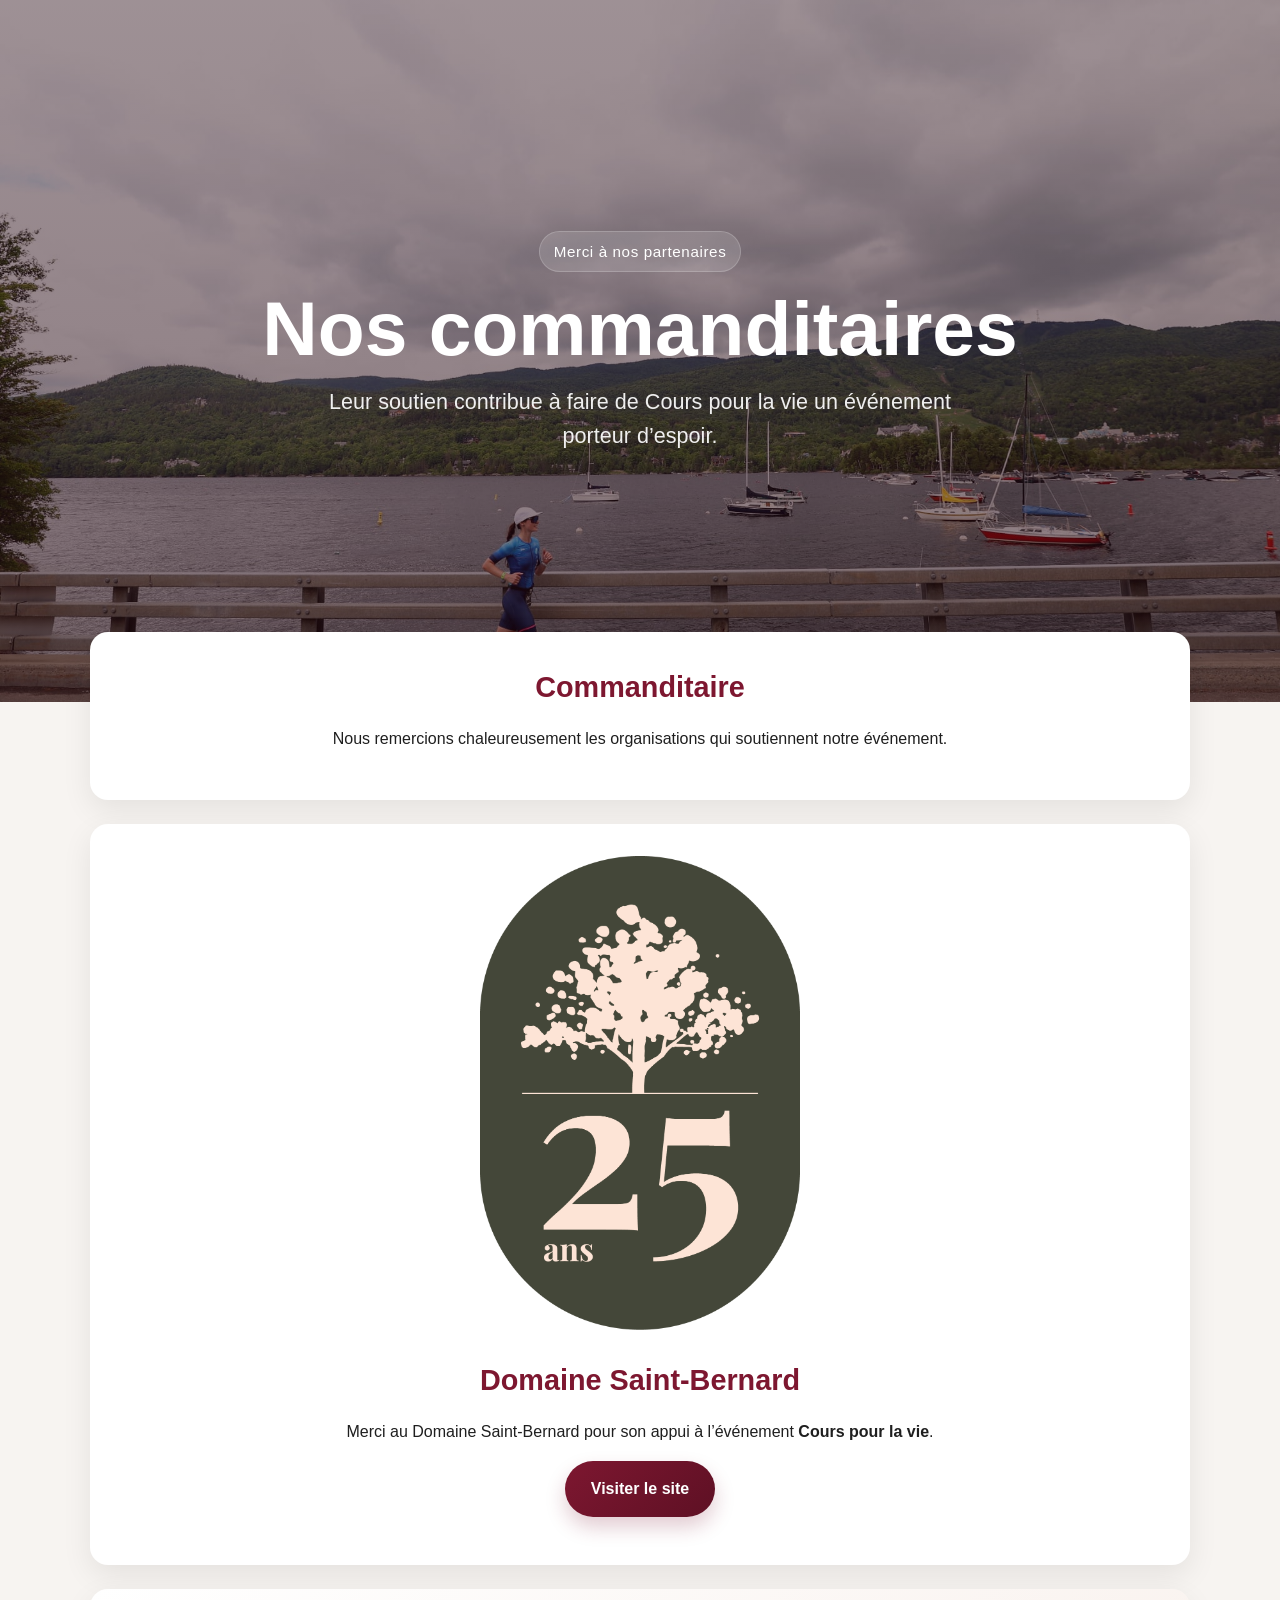
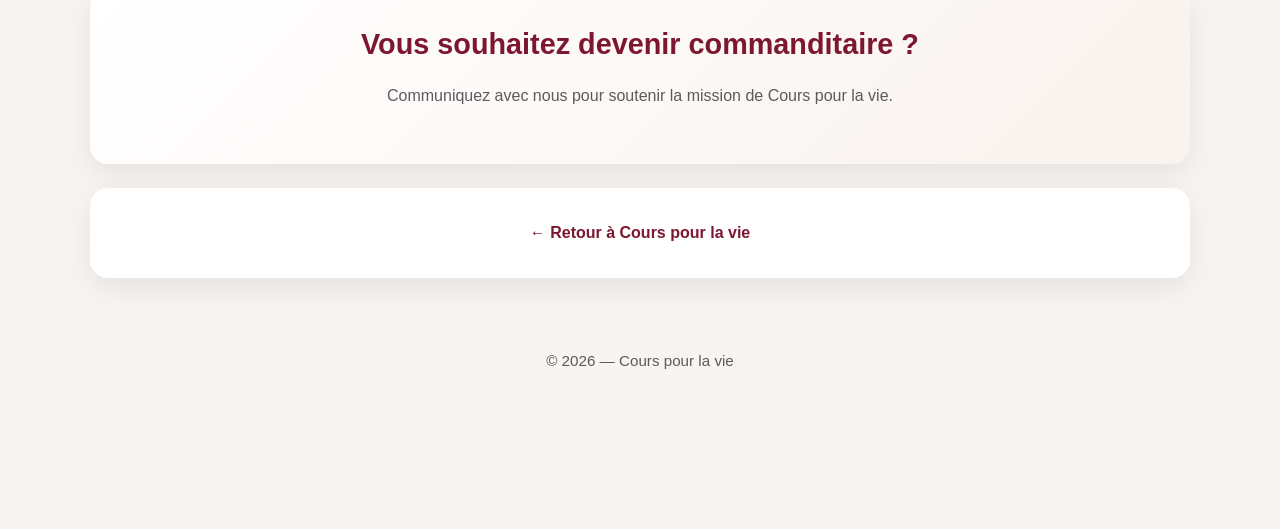
==== pages/commanditaires.html @ 10a3f68e "ajout st-bernard" ====
<!DOCTYPE html>
<html lang="fr">
<head>
  <meta charset="UTF-8" />
  <meta name="viewport" content="width=device-width, initial-scale=1" />
  <title>Commanditaires — Cours pour la vie</title>

  <meta
    name="description"
    content="Découvrez les commanditaires de l’événement Cours pour la vie."
  />

  <link rel="stylesheet" href="../css/style.css" />
</head>
<body>

  <!-- HERO -->
  <header class="hero">
    <div class="hero-overlay">
      <div class="hero-content">
        <p class="eyebrow">Merci à nos partenaires</p>
        <h1>Nos commanditaires</h1>
        <p class="hero-text">
          Leur soutien contribue à faire de Cours pour la vie un événement porteur d’espoir.
        </p>
      </div>
    </div>
  </header>

  <!-- CONTENU -->
  <main class="container">

    <section class="card">
      <h2>Commanditaire</h2>
      <p>
        Nous remercions chaleureusement les organisations qui soutiennent notre événement.
      </p>
    </section>

    <section class="card" style="text-align: center;">
      <img
        src="../images/st-bernard_logo.png"
        alt="Logo de Domaine Saint-Bernard"
        style="max-width: 320px; width: 100%; height: auto; margin-bottom: 20px;"
      />
      <h2 style="margin-bottom: 10px;">Domaine Saint-Bernard</h2>
      <p>
        Merci au Domaine Saint-Bernard pour son appui à l’événement
        <strong>Cours pour la vie</strong>.
      </p>
      <p>
        <a
          href="https://www.domainesaintbernard.org"
          class="button"
          target="_blank"
          rel="noopener noreferrer"
        >
          Visiter le site
        </a>
      </p>
    </section>

    <section class="cta">
      <h2>Vous souhaitez devenir commanditaire&nbsp;?</h2>
      <p>
        Communiquez avec nous pour soutenir la mission de Cours pour la vie.
      </p>
    </section>

    <section class="card" style="text-align: center;">
      <a href="../index.html" class="link">
        ← Retour à Cours pour la vie
      </a>
    </section>

  </main>

  <footer>
    <p>© 2026 — Cours pour la vie</p>
  </footer>

</body>
</html>
---- css/style.css ----
:root {
  --primary: #7d1730;
  --primary-dark: #5e1024;
  --accent: #f3c96a;
  --bg: #f7f4f1;
  --surface: #ffffff;
  --text: #1f1f1f;
  --text-light: #5b5b5b;
  --shadow: 0 10px 30px rgba(0, 0, 0, 0.08);
  --radius: 18px;
  --max-width: 1100px;
}

* {
  box-sizing: border-box;
}

html {
  scroll-behavior: smooth;
}

body {
  margin: 0;
  font-family: "Segoe UI", Tahoma, Geneva, Verdana, sans-serif;
  background: var(--bg);
  color: var(--text);
  line-height: 1.6;
  text-align: center;
}

/* HERO */
.hero {
  min-height: 78vh;
  background:
    linear-gradient(rgba(40, 10, 20, 0.45), rgba(40, 10, 20, 0.55)),
    url("../images/hero.jpg") center/cover no-repeat;
  display: flex;
  align-items: center;
  justify-content: center;
}

.hero-overlay {
  width: 100%;
  padding: 3rem 1.5rem;
}

.hero-content {
  max-width: 800px;
  margin: 0 auto;
  text-align: center;
  color: #fff;
}

.eyebrow {
  display: inline-block;
  margin-bottom: 1rem;
  padding: 0.45rem 0.85rem;
  border-radius: 999px;
  background: rgba(255, 255, 255, 0.14);
  border: 1px solid rgba(255, 255, 255, 0.18);
  font-size: 0.95rem;
  letter-spacing: 0.04em;
}

.hero h1 {
  font-size: clamp(2.5rem, 6vw, 4.8rem);
  margin: 0 0 1rem;
  line-height: 1.05;
}

.hero-text {
  font-size: clamp(1.1rem, 2vw, 1.35rem);
  max-width: 650px;
  margin: 0 auto 2rem;
  color: rgba(255, 255, 255, 0.92);
}

/* CONTENU */
.container {
  width: min(92%, var(--max-width));
  margin: -70px auto 0;
  position: relative;
  z-index: 2;
}

.card,
.cta {
  background: var(--surface);
  border-radius: var(--radius);
  box-shadow: var(--shadow);
  padding: 2rem;
  margin-bottom: 1.5rem;
  text-align: center;
}

.card h2,
.cta h2 {
  margin-top: 0;
  margin-bottom: 1rem;
  font-size: 1.8rem;
  color: var(--primary);
}

.card p {
  margin-bottom: 1rem;
}

.details-grid {
  display: grid;
  grid-template-columns: repeat(auto-fit, minmax(180px, 1fr));
  gap: 1rem;
  margin-top: 1rem;
}

.detail-box {
  background: #faf7f4;
  border: 1px solid #eee3dc;
  border-radius: 14px;
  padding: 1rem;
  text-align: center;
}

.detail-label {
  display: block;
  font-size: 0.85rem;
  text-transform: uppercase;
  letter-spacing: 0.06em;
  color: var(--text-light);
  margin-bottom: 0.35rem;
}

.detail-value {
  display: block;
  font-size: 1.05rem;
  font-weight: 700;
  color: var(--text);
}

/* CTA */
.cta {
  text-align: center;
  background: linear-gradient(135deg, #fff 0%, #f9f2ee 100%);
}

.cta p {
  margin-bottom: 1.5rem;
  color: var(--text-light);
}

/* LIENS ET BOUTONS */
.button {
  display: inline-block;
  background: linear-gradient(135deg, var(--primary), var(--primary-dark));
  color: #fff;
  text-decoration: none;
  padding: 0.95rem 1.6rem;
  border-radius: 999px;
  font-weight: 700;
  transition: transform 0.2s ease, box-shadow 0.2s ease, opacity 0.2s ease;
  box-shadow: 0 10px 20px rgba(125, 23, 48, 0.22);
}

.button:hover {
  transform: translateY(-2px);
  opacity: 0.96;
}

.hero-button {
  font-size: 1rem;
}

.link {
  color: var(--primary);
  font-weight: 700;
  text-decoration: none;
}

.link:hover {
  text-decoration: underline;
}

/* FOOTER */
footer {
  text-align: center;
  padding: 2rem 1rem 2.5rem;
  color: var(--text-light);
  font-size: 0.95rem;
}

/* RESPONSIVE */
@media (max-width: 768px) {
  .hero {
    min-height: 68vh;
  }

  .container {
    margin-top: -40px;
  }

  .card,
  .cta {
    padding: 1.4rem;
  }

  .hero h1 {
    font-size: 2.5rem;
  }
}

.fixed-sponsors-banner {
  position: fixed;
  bottom: 20px;
  left: 50%;
  transform: translateX(-50%);
  z-index: 9999;
  width: calc(100% - 30px);
  max-width: 520px;
  text-align: center;
}

.fixed-sponsors-button {
  display: block;
  background: linear-gradient(135deg, var(--primary), var(--primary-dark));
  color: #fff;
  text-decoration: none;
  padding: 1rem 1.5rem;
  border-radius: 999px;
  font-weight: 700;
  box-shadow: 0 12px 30px rgba(125, 23, 48, 0.28);
  transition: transform 0.2s ease, opacity 0.2s ease;
}

.fixed-sponsors-button:hover {
  transform: translateY(-2px);
  opacity: 0.96;
}

/* Pour éviter que la bannière cache le bas de la page */
body {
  padding-bottom: 100px;
}
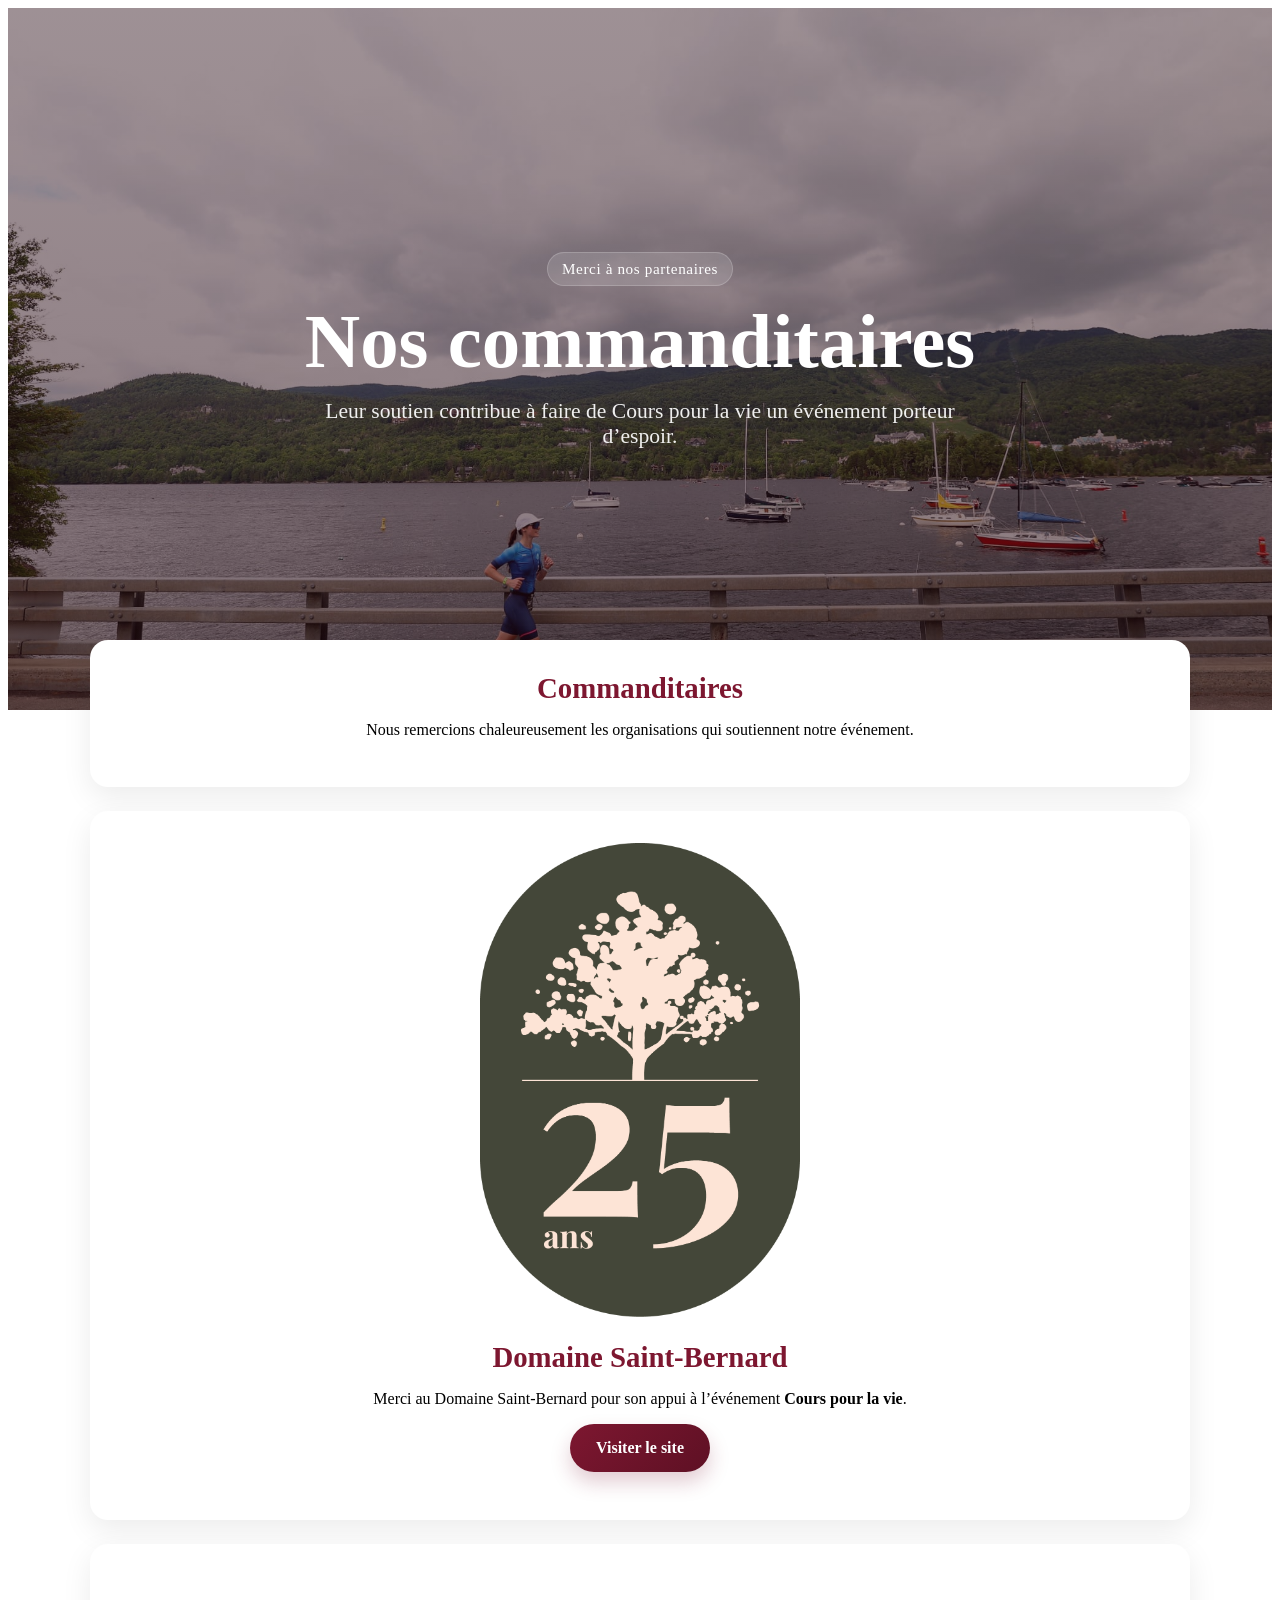
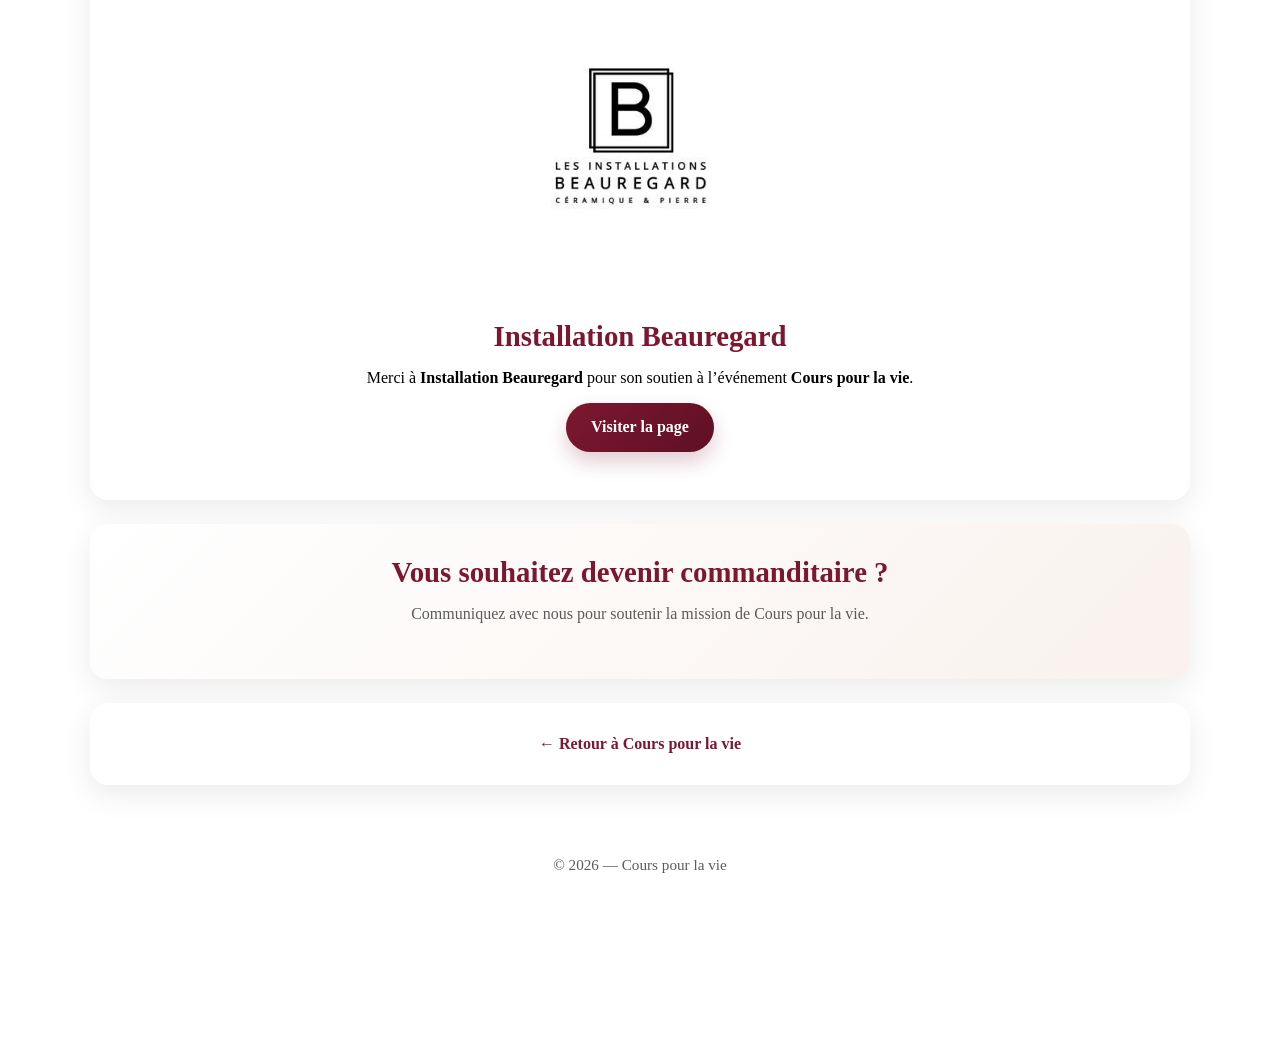
==== commit dd04a421: "t" ====
--- a/pages/commanditaires.html
+++ b/pages/commanditaires.html
@@ -31,18 +31,24 @@
   <main class="container">
 
     <section class="card">
-      <h2>Commanditaire</h2>
+      <h2>Commanditaires</h2>
       <p>
         Nous remercions chaleureusement les organisations qui soutiennent notre événement.
       </p>
     </section>
 
     <section class="card" style="text-align: center;">
-      <img
-        src="../images/st-bernard_logo.png"
-        alt="Logo de Domaine Saint-Bernard"
-        style="max-width: 320px; width: 100%; height: auto; margin-bottom: 20px;"
-      />
+      <a
+        href="https://www.domainesaintbernard.org"
+        target="_blank"
+        rel="noopener noreferrer"
+      >
+        <img
+          src="../images/st-bernard_logo.png"
+          alt="Logo de Domaine Saint-Bernard"
+          style="max-width: 320px; width: 100%; height: auto; margin-bottom: 20px;"
+        />
+      </a>
       <h2 style="margin-bottom: 10px;">Domaine Saint-Bernard</h2>
       <p>
         Merci au Domaine Saint-Bernard pour son appui à l’événement
@@ -56,6 +62,35 @@
           rel="noopener noreferrer"
         >
           Visiter le site
+        </a>
+      </p>
+    </section>
+
+    <section class="card" style="text-align: center;">
+      <a
+        href="https://www.facebook.com/profile.php?id=100069467798217&sk=about"
+        target="_blank"
+        rel="noopener noreferrer"
+      >
+        <img
+          src="../images/beauregard.jpg"
+          alt="Logo de Installation Beauregard"
+          style="max-width: 320px; width: 100%; height: auto; margin-bottom: 20px;"
+        />
+      </a>
+      <h2 style="margin-bottom: 10px;">Installation Beauregard</h2>
+      <p>
+        Merci à <strong>Installation Beauregard</strong> pour son soutien à l’événement
+        <strong>Cours pour la vie</strong>.
+      </p>
+      <p>
+        <a
+          href="https://www.facebook.com/profile.php?id=100069467798217&sk=about"
+          class="button"
+          target="_blank"
+          rel="noopener noreferrer"
+        >
+          Visiter la page
         </a>
       </p>
     </section>
--- a/css/style.css
+++ b/css/style.css
@@ -20,11 +20,14 @@
 }
 
 body {
-  margin: 0;
-  font-family: "Segoe UI", Tahoma, Geneva, Verdana, sans-serif;
-  background: var(--bg);
-  color: var(--text);
-  line-height: 1.6;
+  text-align: center;
+}
+
+.card,
+.cta,
+.hero-content,
+footer,
+.detail-box {
   text-align: center;
 }
 
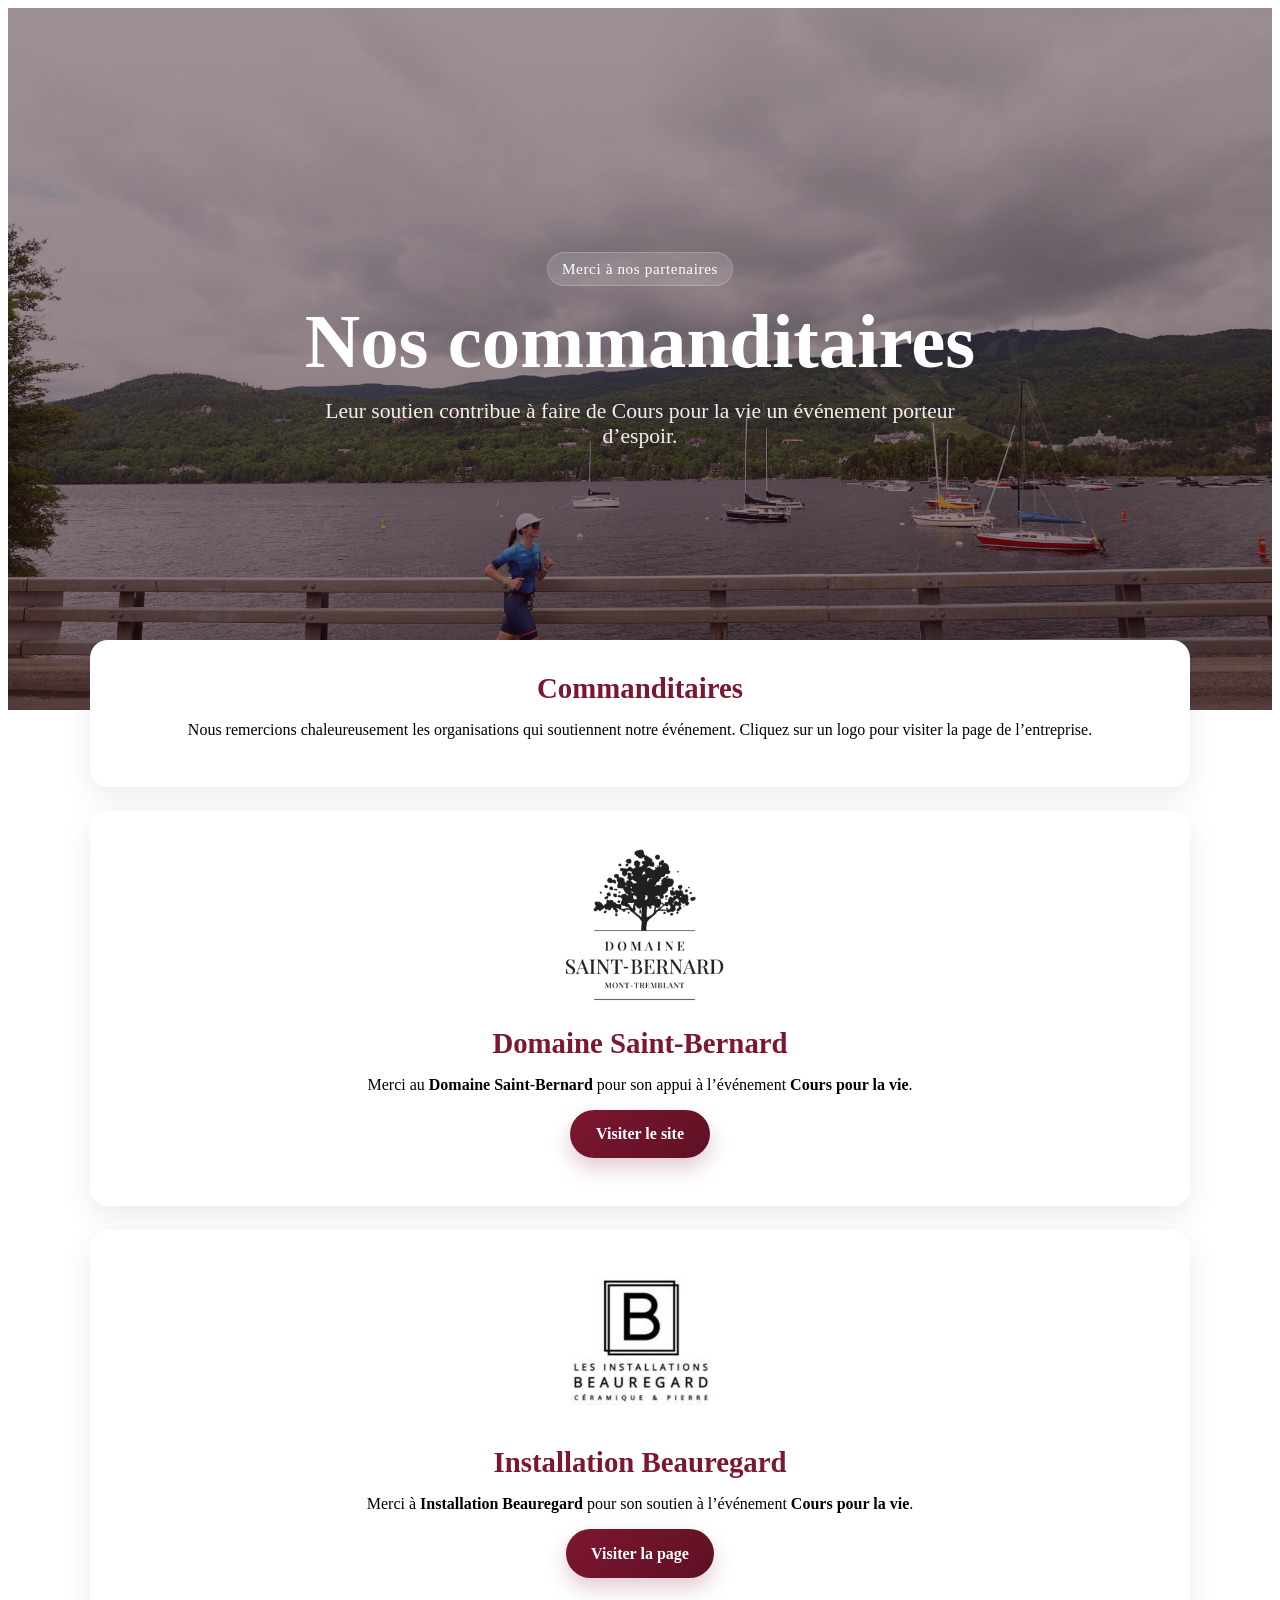
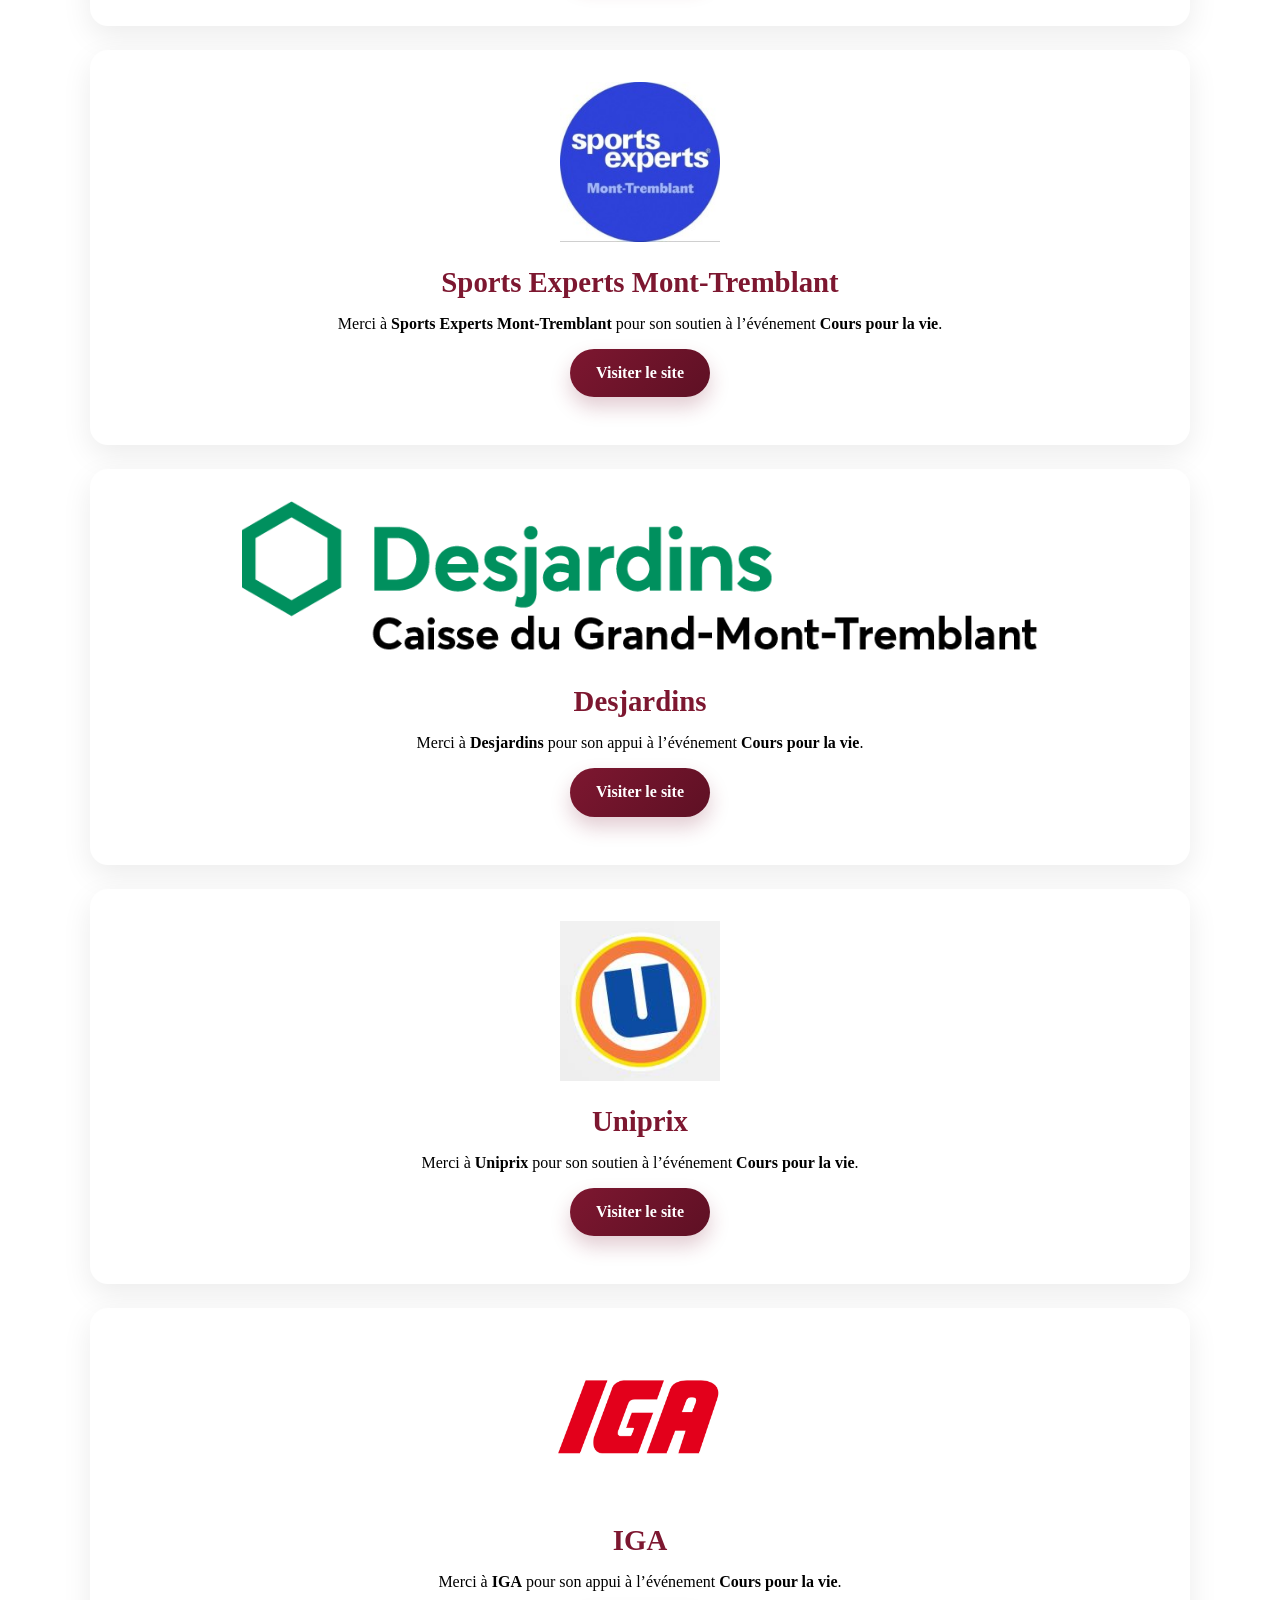
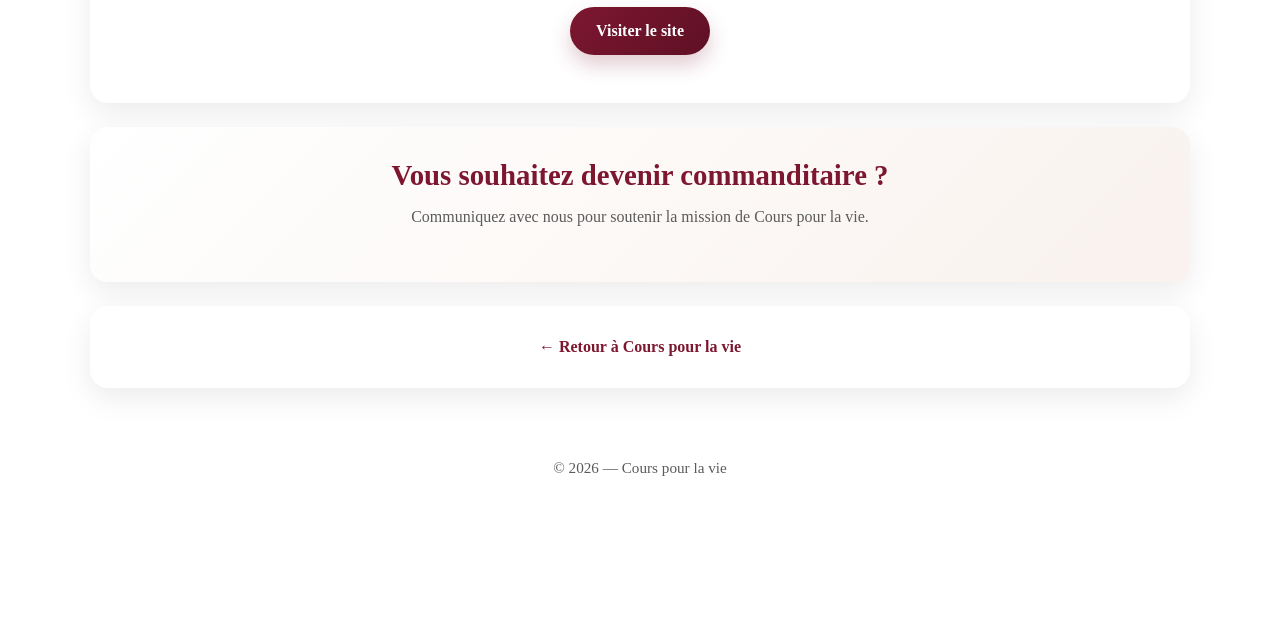
==== commit 21420107: "ajout commanditaires + bulle inscription + encadré acces au site" ====
--- a/pages/commanditaires.html
+++ b/pages/commanditaires.html
@@ -11,6 +11,16 @@
   />
 
   <link rel="stylesheet" href="../css/style.css" />
+
+  <style>
+    .sponsor-logo {
+      height: 160px;
+      width: auto;
+      max-width: 100%;
+      object-fit: contain;
+      margin-bottom: 20px;
+    }
+  </style>
 </head>
 <body>
 
@@ -34,9 +44,11 @@
       <h2>Commanditaires</h2>
       <p>
         Nous remercions chaleureusement les organisations qui soutiennent notre événement.
-      </p>
-    </section>
-
+        Cliquez sur un logo pour visiter la page de l’entreprise.
+      </p>
+    </section>
+
+    <!-- Domaine Saint-Bernard -->
     <section class="card" style="text-align: center;">
       <a
         href="https://www.domainesaintbernard.org"
@@ -46,14 +58,17 @@
         <img
           src="../images/st-bernard_logo.png"
           alt="Logo de Domaine Saint-Bernard"
-          style="max-width: 320px; width: 100%; height: auto; margin-bottom: 20px;"
-        />
-      </a>
+          class="sponsor-logo"
+        />
+      </a>
+
       <h2 style="margin-bottom: 10px;">Domaine Saint-Bernard</h2>
-      <p>
-        Merci au Domaine Saint-Bernard pour son appui à l’événement
-        <strong>Cours pour la vie</strong>.
-      </p>
+
+      <p>
+        Merci au <strong>Domaine Saint-Bernard</strong> pour son appui à l’événement
+        <strong>Cours pour la vie</strong>.
+      </p>
+
       <p>
         <a
           href="https://www.domainesaintbernard.org"
@@ -66,6 +81,7 @@
       </p>
     </section>
 
+    <!-- Installation Beauregard -->
     <section class="card" style="text-align: center;">
       <a
         href="https://www.facebook.com/profile.php?id=100069467798217&sk=about"
@@ -73,16 +89,19 @@
         rel="noopener noreferrer"
       >
         <img
-          src="../images/beauregard.jpg"
+          src="../images/beauregard.png"
           alt="Logo de Installation Beauregard"
-          style="max-width: 320px; width: 100%; height: auto; margin-bottom: 20px;"
-        />
-      </a>
+          class="sponsor-logo"
+        />
+      </a>
+
       <h2 style="margin-bottom: 10px;">Installation Beauregard</h2>
+
       <p>
         Merci à <strong>Installation Beauregard</strong> pour son soutien à l’événement
         <strong>Cours pour la vie</strong>.
       </p>
+
       <p>
         <a
           href="https://www.facebook.com/profile.php?id=100069467798217&sk=about"
@@ -91,6 +110,138 @@
           rel="noopener noreferrer"
         >
           Visiter la page
+        </a>
+      </p>
+    </section>
+
+    <!-- Sports Experts Mont-Tremblant -->
+    <section class="card" style="text-align: center;">
+      <a
+        href="https://www.sportsexperts.ca/fr-CA/magasins/s-sports-experts-atmosphere-mont-tremblant/671"
+        target="_blank"
+        rel="noopener noreferrer"
+      >
+        <img
+          src="../images/sportexpert.jpg"
+          alt="Logo de Sports Experts Mont-Tremblant"
+          class="sponsor-logo"
+        />
+      </a>
+
+      <h2 style="margin-bottom: 10px;">Sports Experts Mont-Tremblant</h2>
+
+      <p>
+        Merci à <strong>Sports Experts Mont-Tremblant</strong> pour son soutien à l’événement
+        <strong>Cours pour la vie</strong>.
+      </p>
+
+      <p>
+        <a
+          href="https://www.sportsexperts.ca/fr-CA/magasins/s-sports-experts-atmosphere-mont-tremblant/671"
+          class="button"
+          target="_blank"
+          rel="noopener noreferrer"
+        >
+          Visiter le site
+        </a>
+      </p>
+    </section>
+
+    <!-- Desjardins -->
+    <section class="card" style="text-align: center;">
+      <a
+        href="https://www.desjardins.com/qc/fr/nous-trouver/caisse-desjardins/grand-mont-tremblant.html"
+        target="_blank"
+        rel="noopener noreferrer"
+      >
+        <img
+          src="../images/desjardins.png"
+          alt="Logo de Desjardins"
+          class="sponsor-logo"
+        />
+      </a>
+
+      <h2 style="margin-bottom: 10px;">Desjardins</h2>
+
+      <p>
+        Merci à <strong>Desjardins</strong> pour son appui à l’événement
+        <strong>Cours pour la vie</strong>.
+      </p>
+
+      <p>
+        <a
+          href="https://www.desjardins.com/qc/fr/nous-trouver/caisse-desjardins/grand-mont-tremblant.html"
+          class="button"
+          target="_blank"
+          rel="noopener noreferrer"
+        >
+          Visiter le site
+        </a>
+      </p>
+    </section>
+
+    <!-- Uniprix -->
+    <section class="card" style="text-align: center;">
+      <a
+        href="https://www.uniprix.com/fr/quebec/mont-tremblant/gaetan-couillard-7047025?utm_source=google&utm_medium=maps&utm_campaign=local_presence"
+        target="_blank"
+        rel="noopener noreferrer"
+      >
+        <img
+          src="../images/uniprix.jpg"
+          alt="Logo de Uniprix"
+          class="sponsor-logo"
+        />
+      </a>
+
+      <h2 style="margin-bottom: 10px;">Uniprix</h2>
+
+      <p>
+        Merci à <strong>Uniprix</strong> pour son soutien à l’événement
+        <strong>Cours pour la vie</strong>.
+      </p>
+
+      <p>
+        <a
+          href="https://www.uniprix.com/fr/quebec/mont-tremblant/gaetan-couillard-7047025?utm_source=google&utm_medium=maps&utm_campaign=local_presence"
+          class="button"
+          target="_blank"
+          rel="noopener noreferrer"
+        >
+          Visiter le site
+        </a>
+      </p>
+    </section>
+
+    <!-- IGA -->
+    <section class="card" style="text-align: center;">
+      <a
+        href="https://www.iga.ca"
+        target="_blank"
+        rel="noopener noreferrer"
+      >
+        <img
+          src="../images/iga.png"
+          alt="Logo de IGA"
+          class="sponsor-logo"
+        />
+      </a>
+
+      <h2 style="margin-bottom: 10px;">IGA</h2>
+
+      <p>
+        Merci à <strong>IGA</strong> pour son appui à l’événement
+        <strong>Cours pour la vie</strong>.
+      </p>
+
+      <p>
+        <a
+          href="https://www.iga.ca"
+          class="button"
+          target="_blank"
+          rel="noopener noreferrer"
+        >
+          Visiter le site
         </a>
       </p>
     </section>
--- a/css/style.css
+++ b/css/style.css
@@ -31,6 +31,26 @@
   text-align: center;
 }
 
+.fixed-registration-bubble {
+  position: fixed;
+  top: 24px;
+  right: 24px;
+  z-index: 1000;
+
+  background-color: #f9ff4d;
+  color: #4a2a00;
+
+  padding: 14px 22px;
+  border-radius: 999px;
+
+  font-weight: 800;
+  font-size: 1rem;
+  text-align: center;
+
+  box-shadow: 0 10px 25px rgba(0, 0, 0, 0.18);
+  border: 2px solid rgba(255, 255, 255, 0.8);
+}
+
 /* HERO */
 .hero {
   min-height: 78vh;
@@ -190,6 +210,15 @@
   font-size: 0.95rem;
 }
 
+@media (max-width: 600px) {
+  .fixed-registration-bubble {
+    top: 14px;
+    right: 14px;
+    padding: 10px 16px;
+    font-size: 0.9rem;
+  }
+}
+
 /* RESPONSIVE */
 @media (max-width: 768px) {
   .hero {
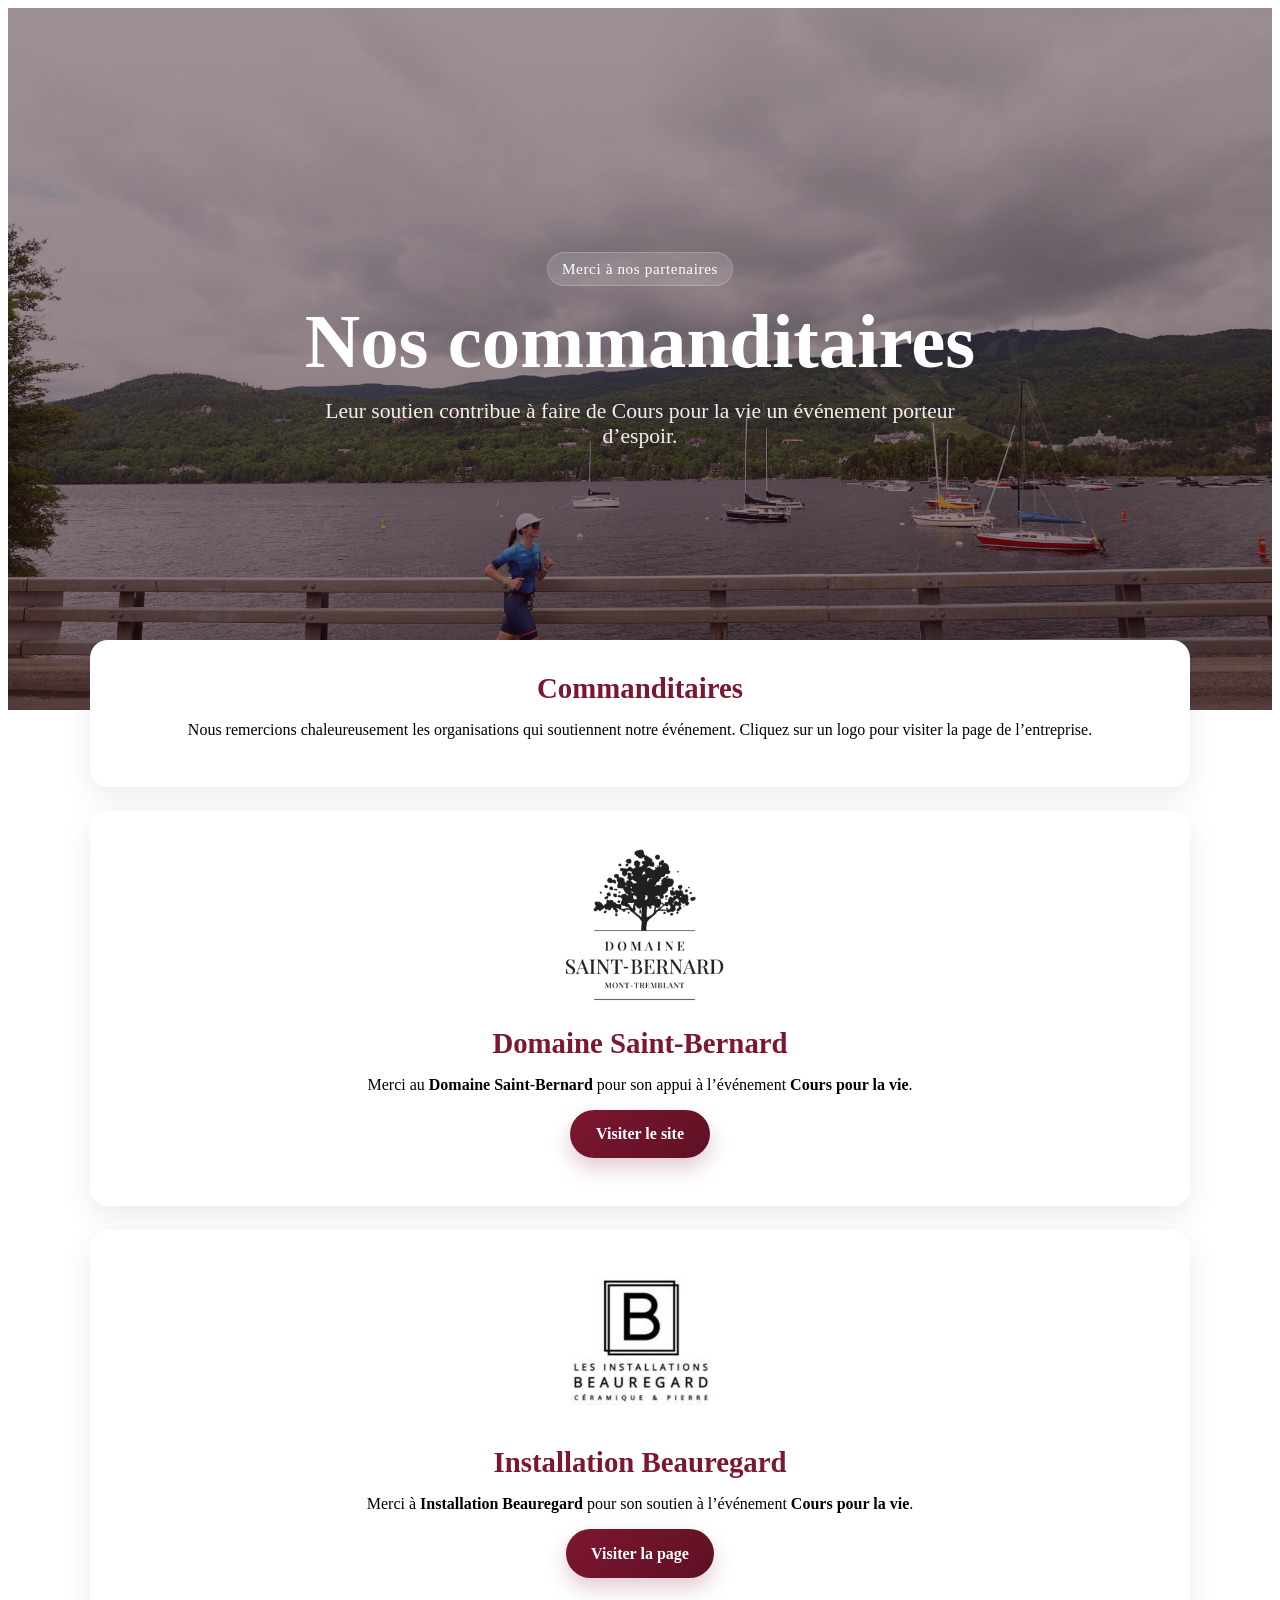
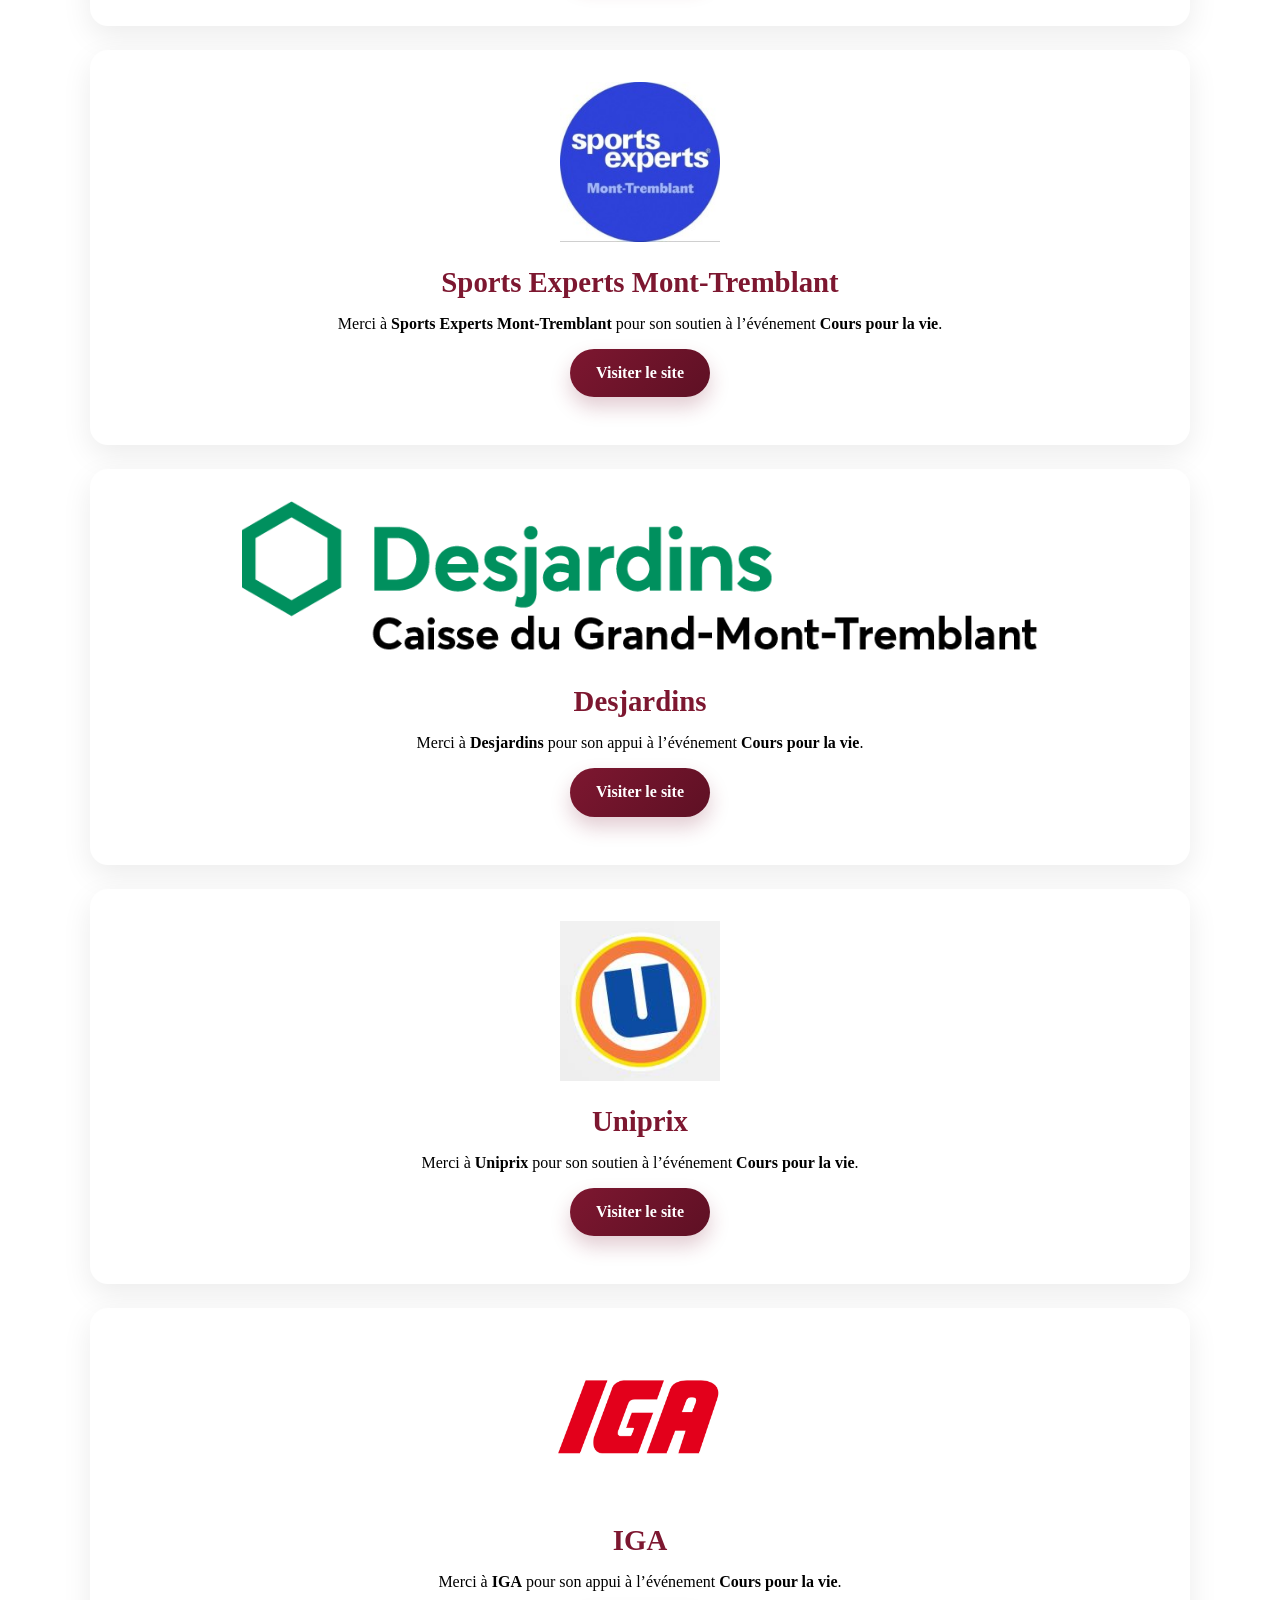
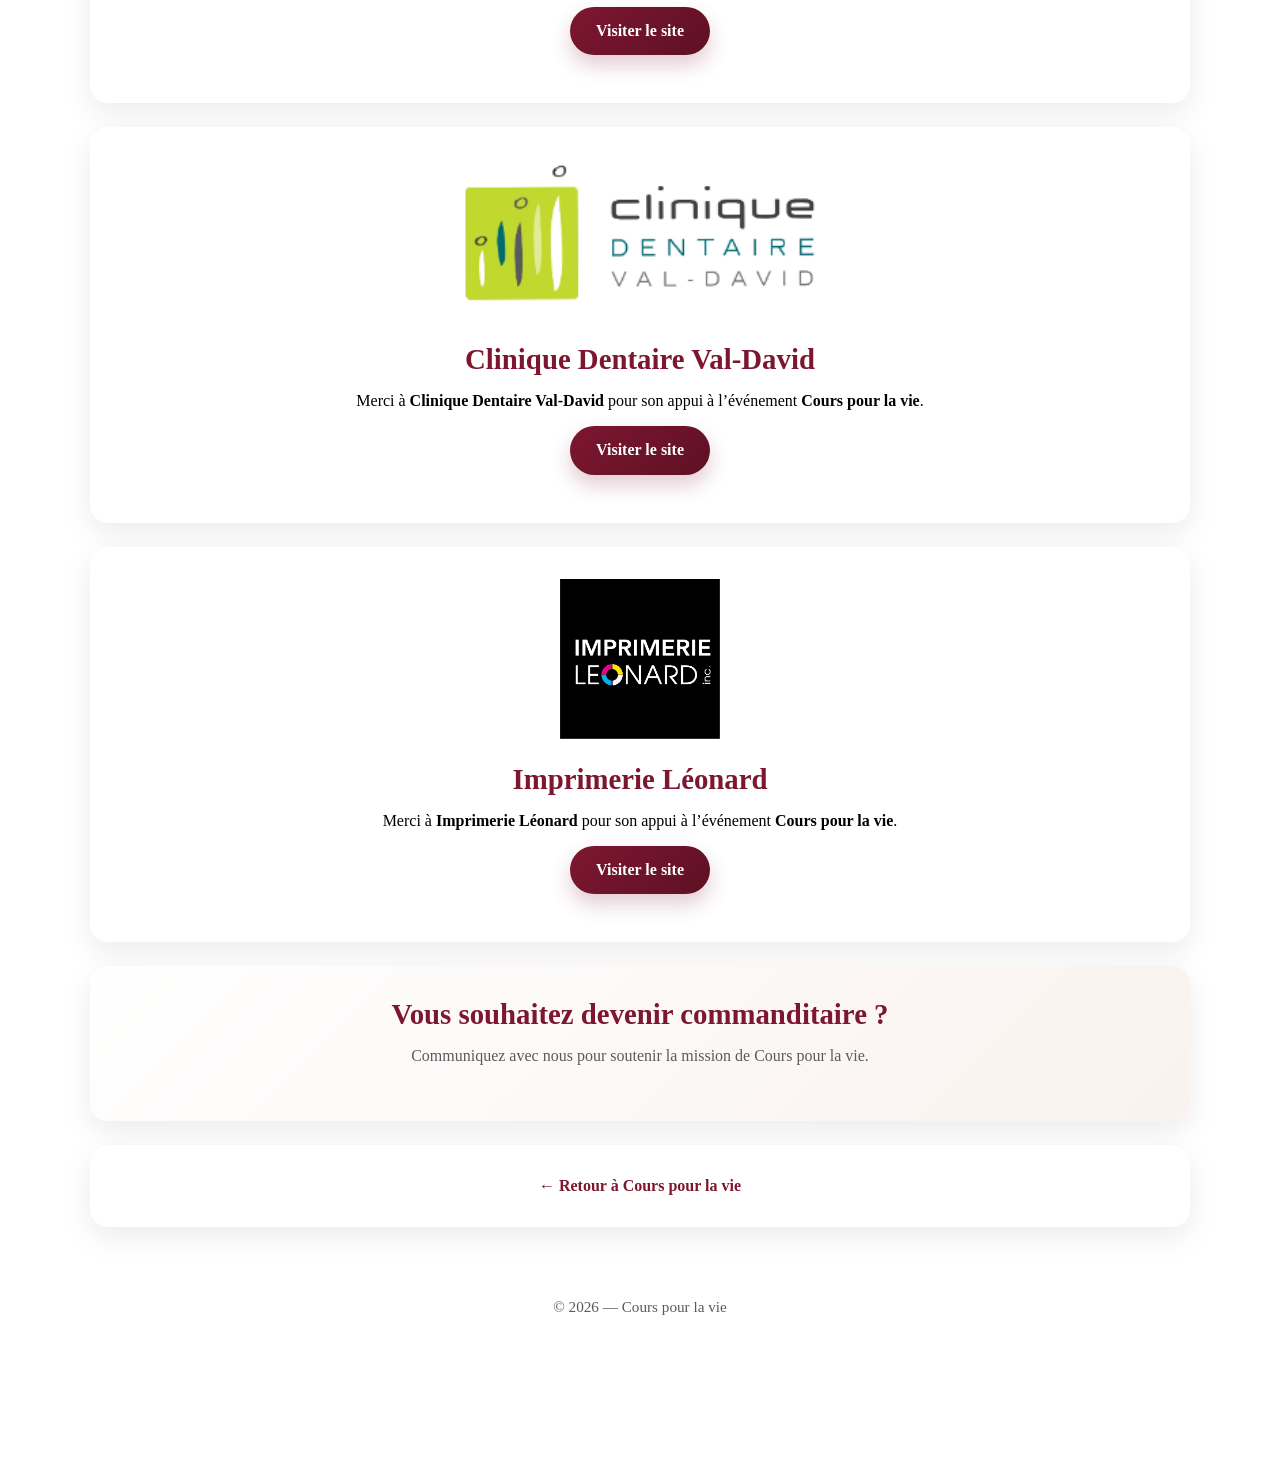
==== commit 9da66ef9: "2 nouvaux commanditaires" ====
--- a/pages/commanditaires.html
+++ b/pages/commanditaires.html
@@ -246,6 +246,72 @@
       </p>
     </section>
 
+        <!-- Dentiste -->
+    <section class="card" style="text-align: center;">
+      <a
+        href="https://www.facebook.com/Cliniquedentairevaldavid/"
+        target="_blank"
+        rel="noopener noreferrer"
+      >
+        <img
+          src="../images/dentiste.png"
+          alt="Logo de dentiste"
+          class="sponsor-logo"
+        />
+      </a>
+
+      <h2 style="margin-bottom: 10px;">Clinique Dentaire Val-David</h2>
+
+      <p>
+        Merci à <strong>Clinique Dentaire Val-David</strong> pour son appui à l’événement
+        <strong>Cours pour la vie</strong>.
+      </p>
+
+      <p>
+        <a
+          href="https://www.facebook.com/Cliniquedentairevaldavid/"
+          class="button"
+          target="_blank"
+          rel="noopener noreferrer"
+        >
+          Visiter le site
+        </a>
+      </p>
+    </section>
+
+            <!-- imprimerie -->
+    <section class="card" style="text-align: center;">
+      <a
+        href="https://imprimerieleonard.com/"
+        target="_blank"
+        rel="noopener noreferrer"
+      >
+        <img
+          src="../images/imprimerie.png"
+          alt="Logo de imprimerie"
+          class="sponsor-logo"
+        />
+      </a>
+
+      <h2 style="margin-bottom: 10px;">Imprimerie Léonard</h2>
+
+      <p>
+        Merci à <strong>Imprimerie Léonard</strong> pour son appui à l’événement
+        <strong>Cours pour la vie</strong>.
+      </p>
+
+      <p>
+        <a
+          href="https://imprimerieleonard.com/"
+          class="button"
+          target="_blank"
+          rel="noopener noreferrer"
+        >
+          Visiter le site
+        </a>
+      </p>
+    </section>
+
     <section class="cta">
       <h2>Vous souhaitez devenir commanditaire&nbsp;?</h2>
       <p>
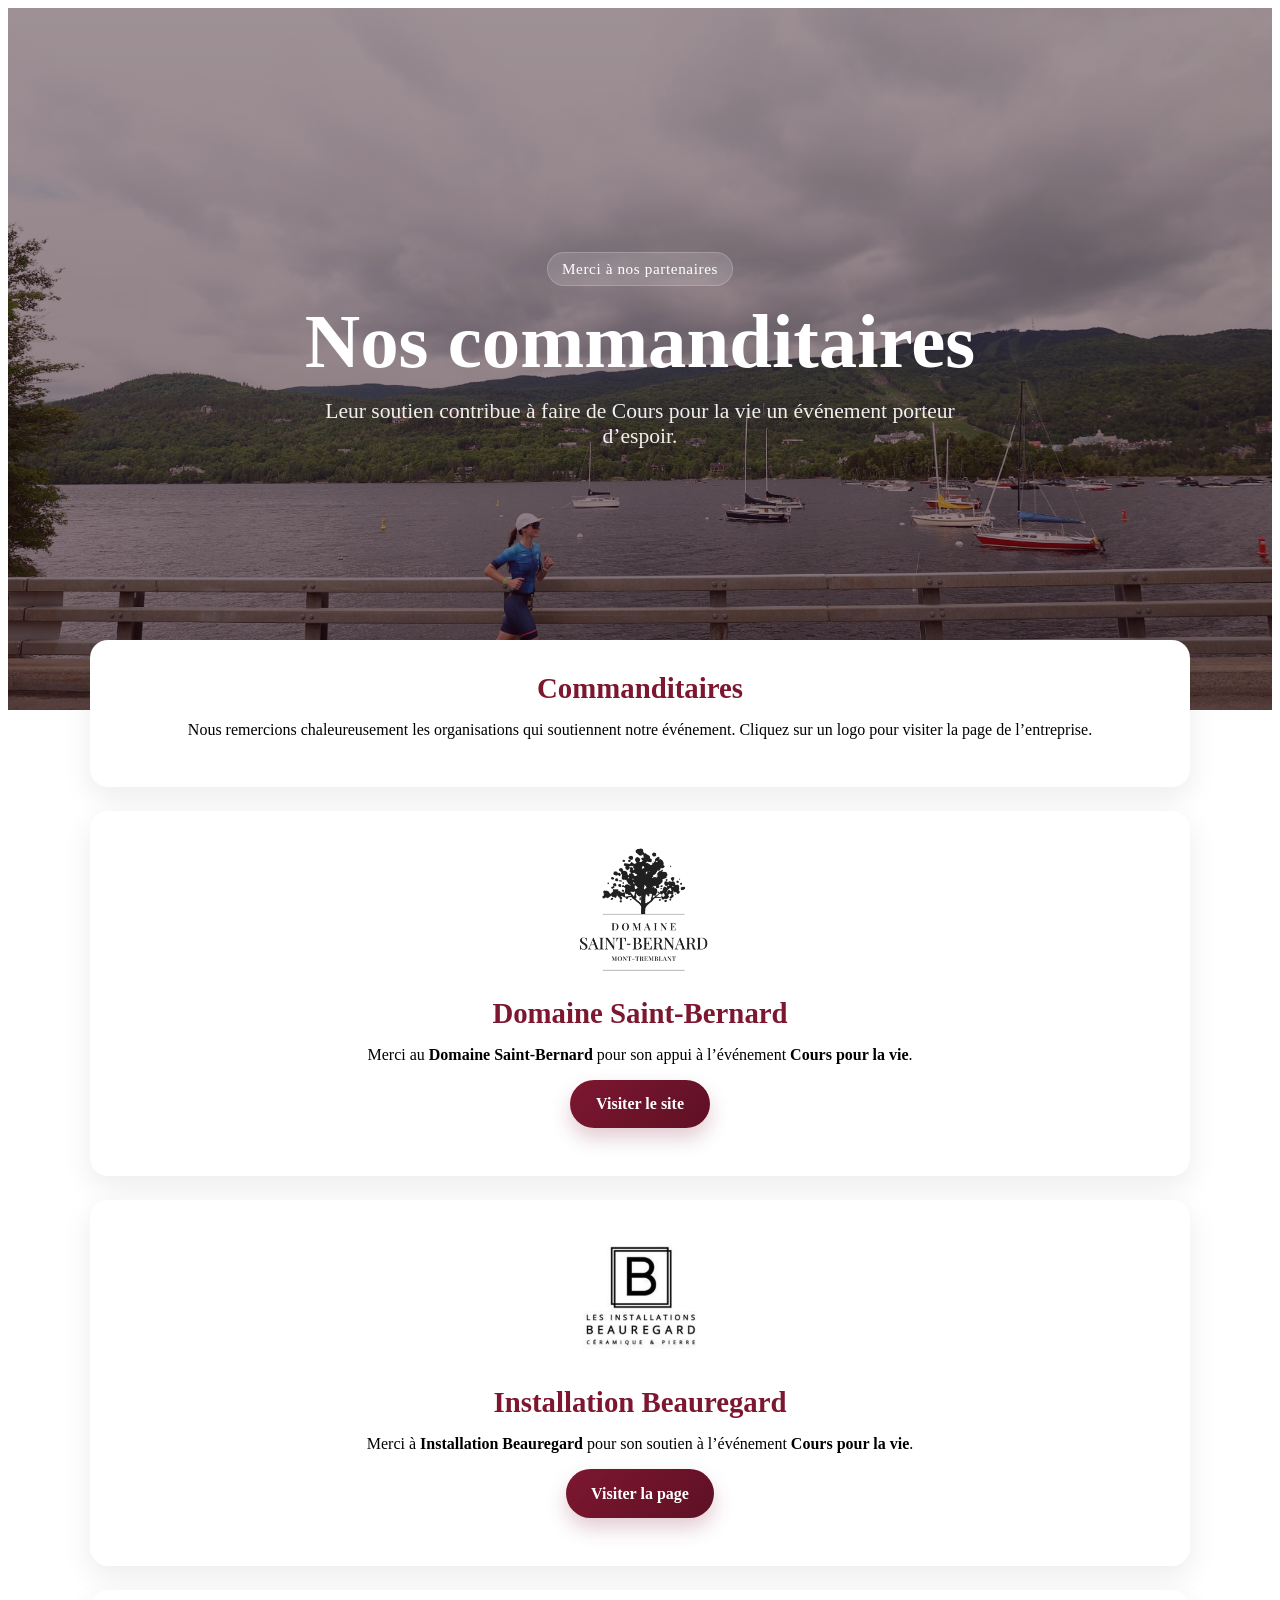
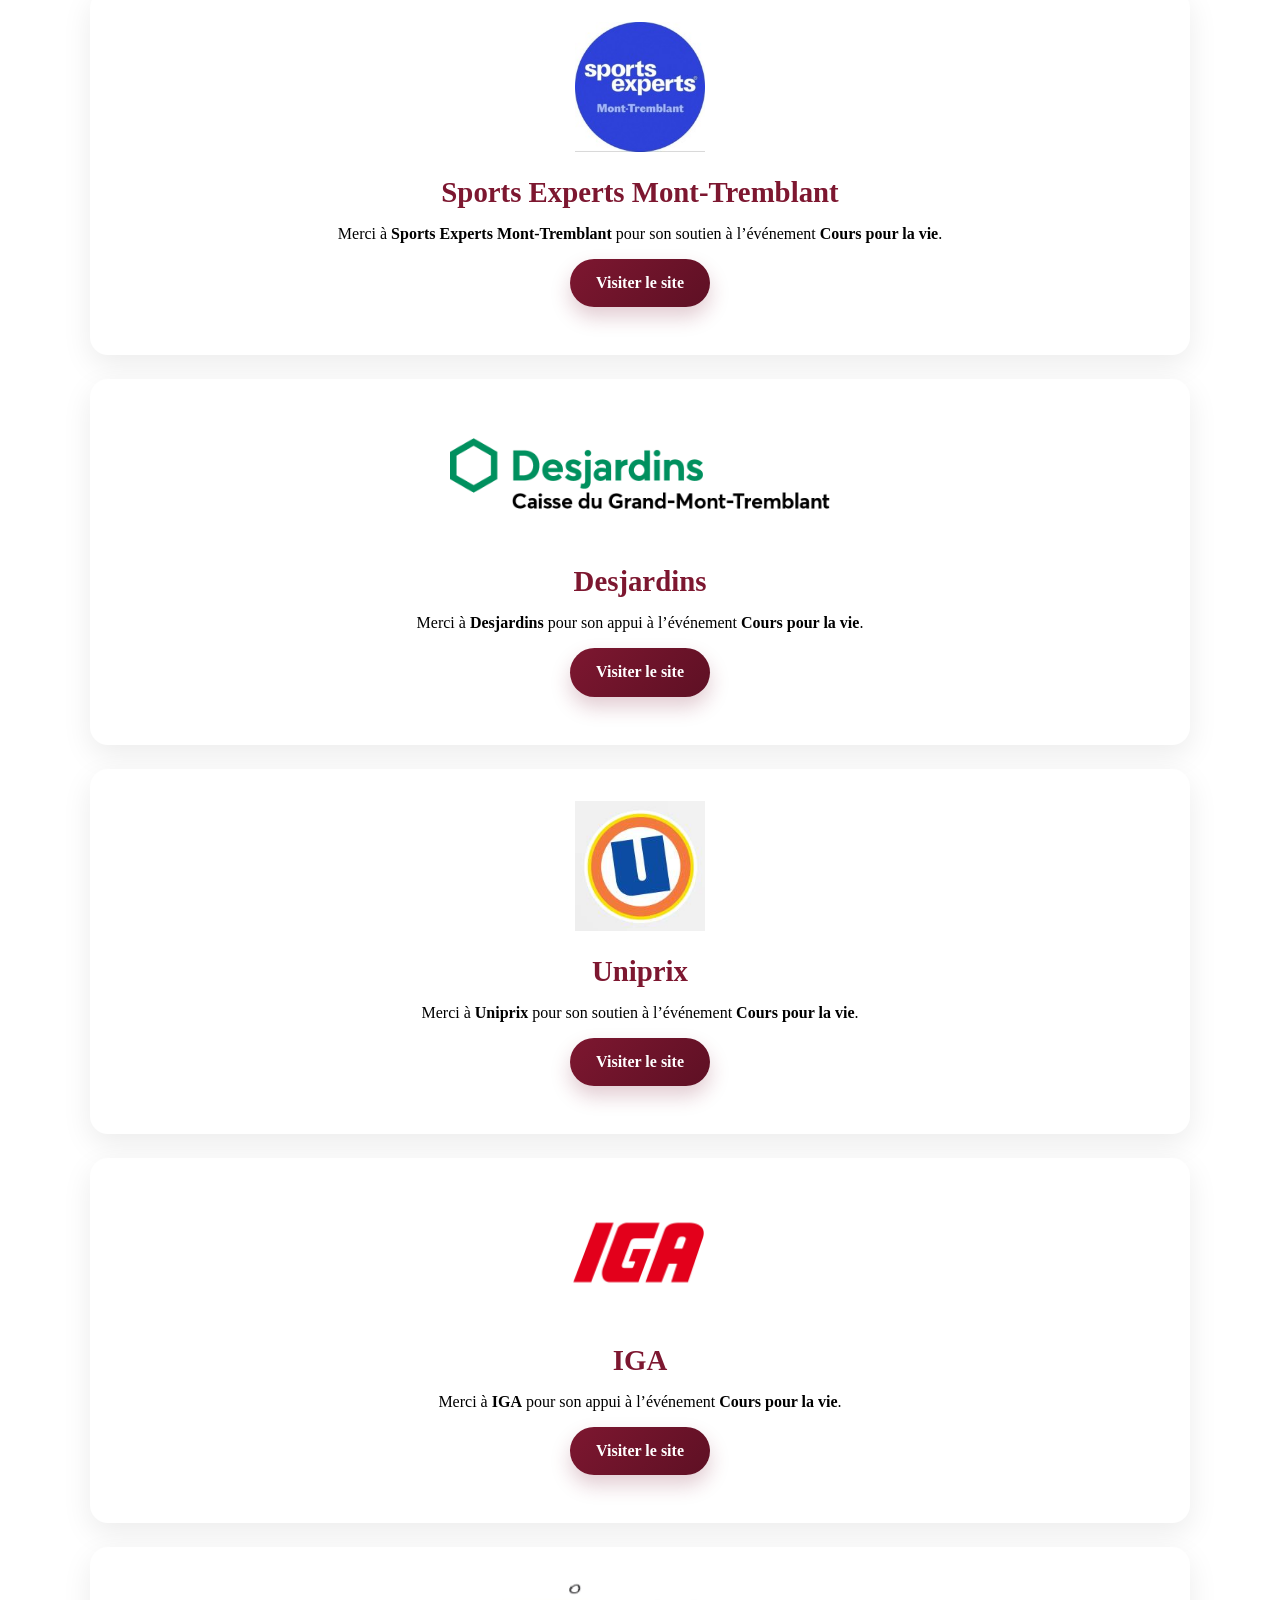
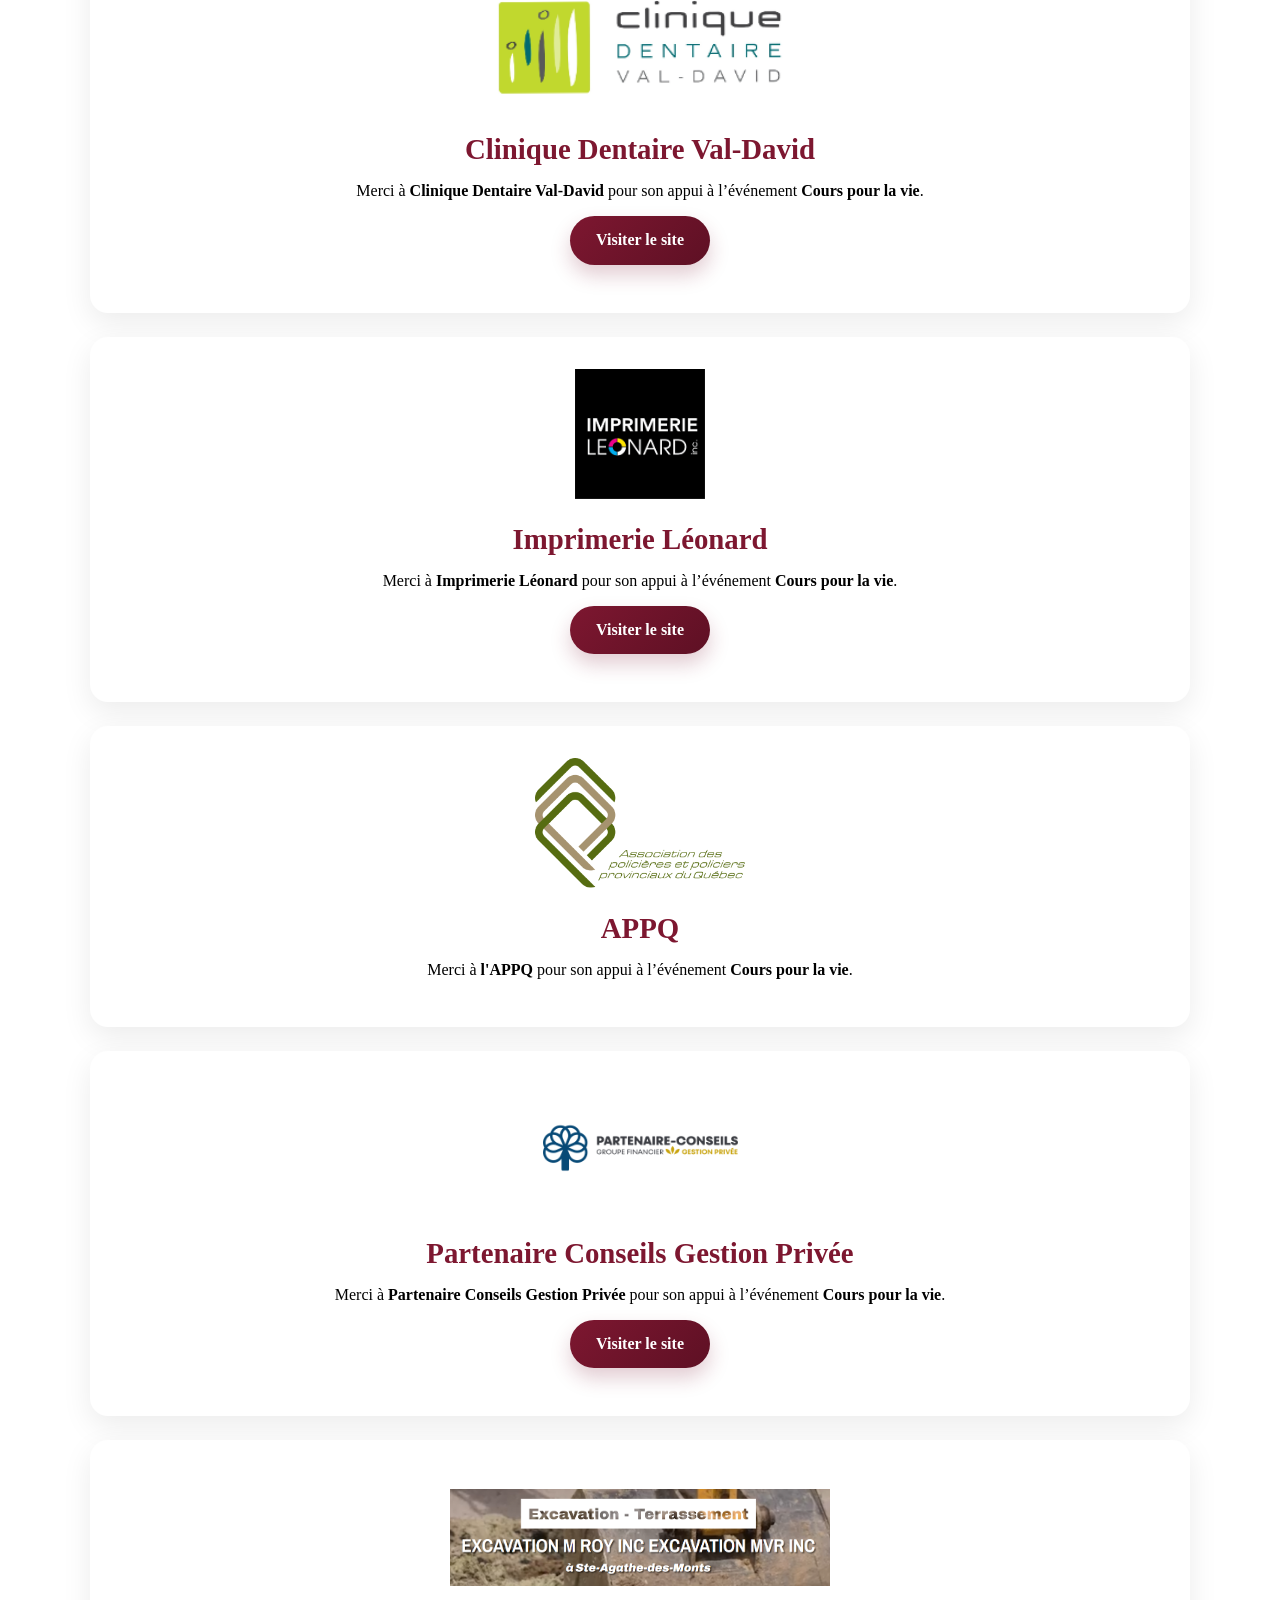
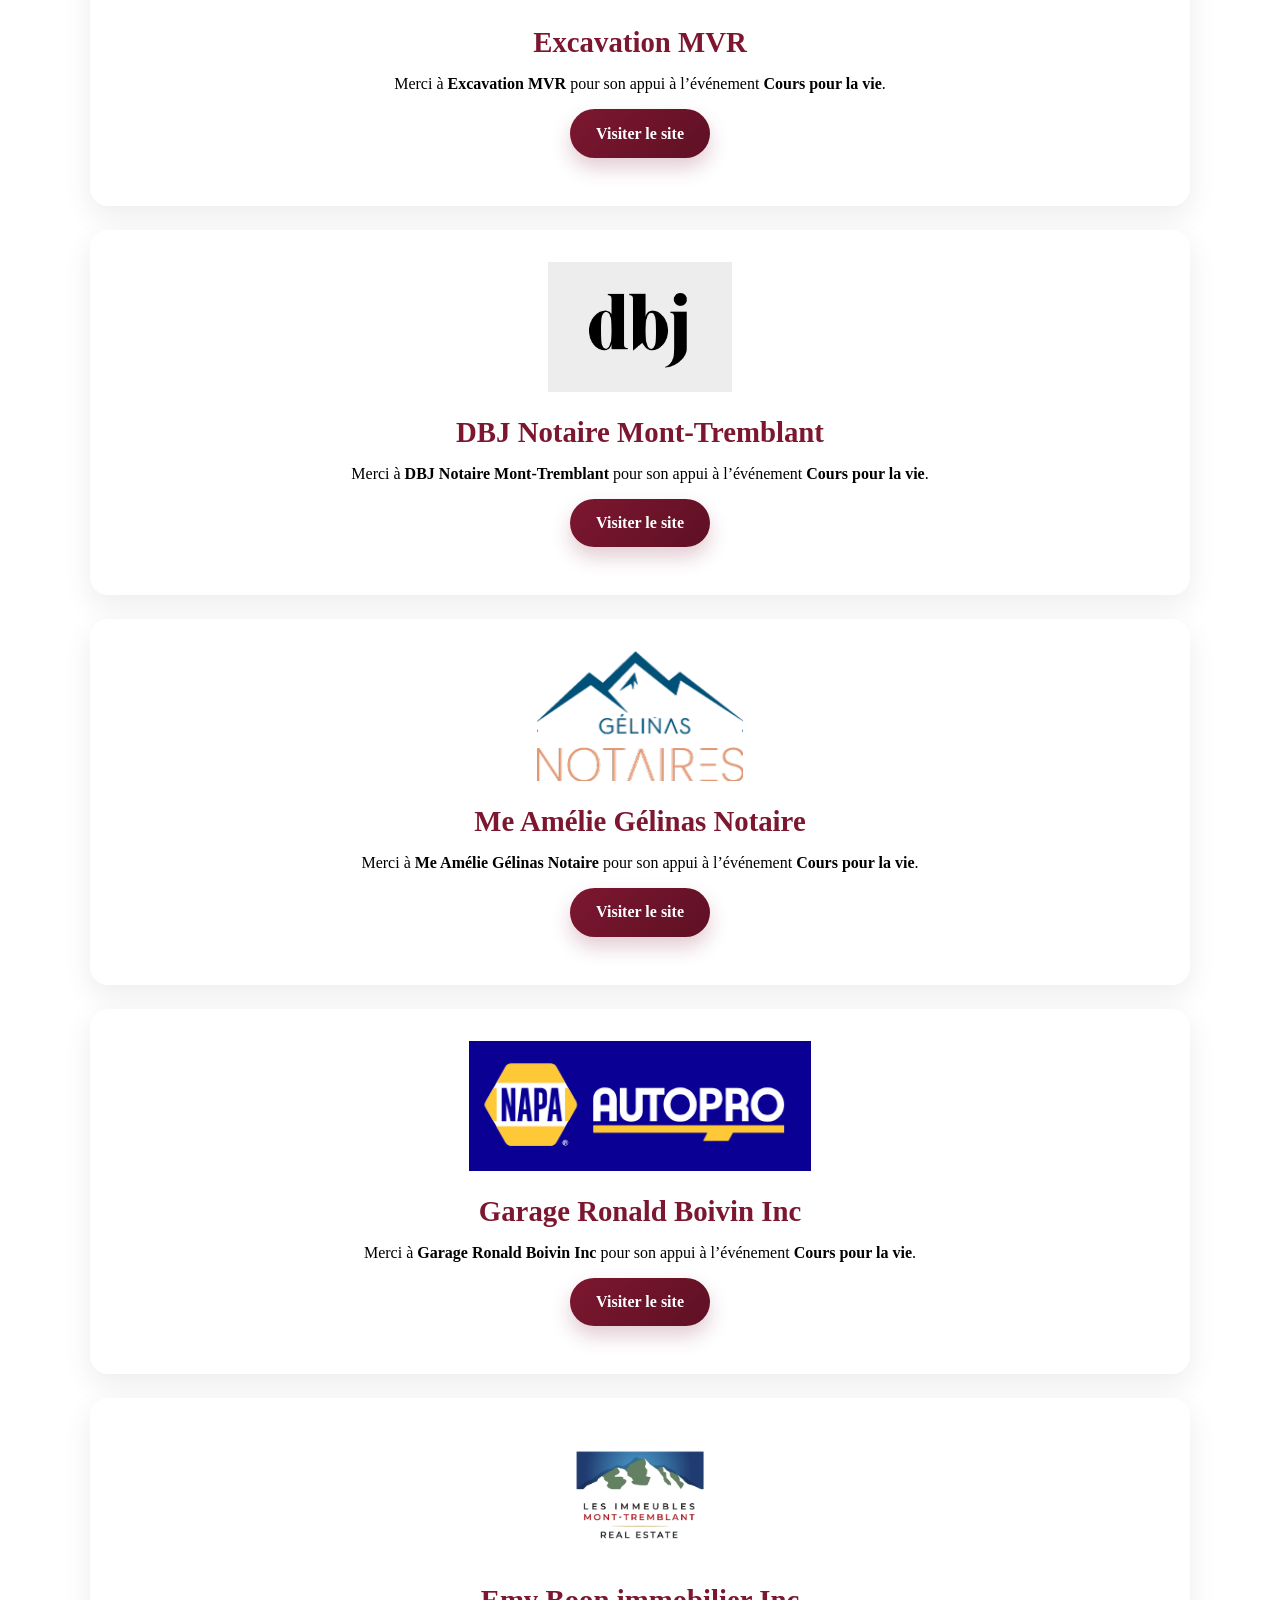
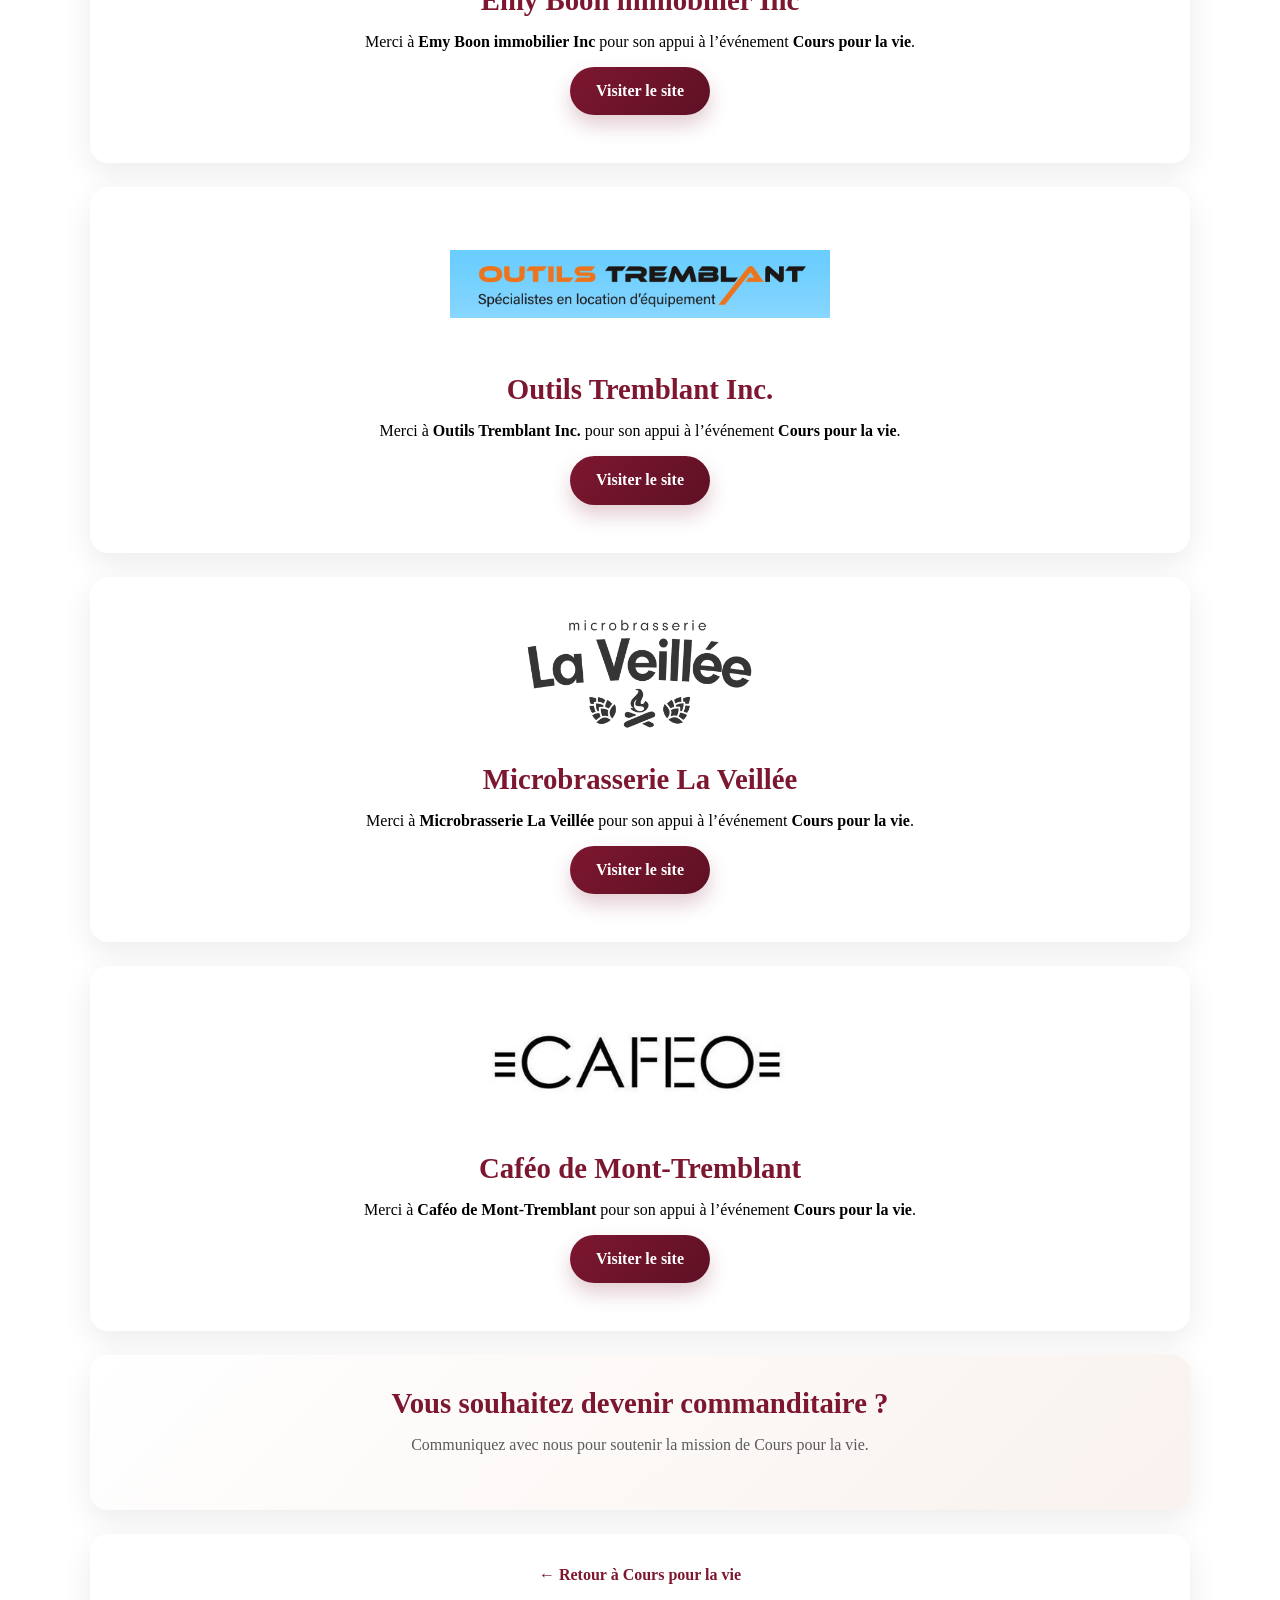
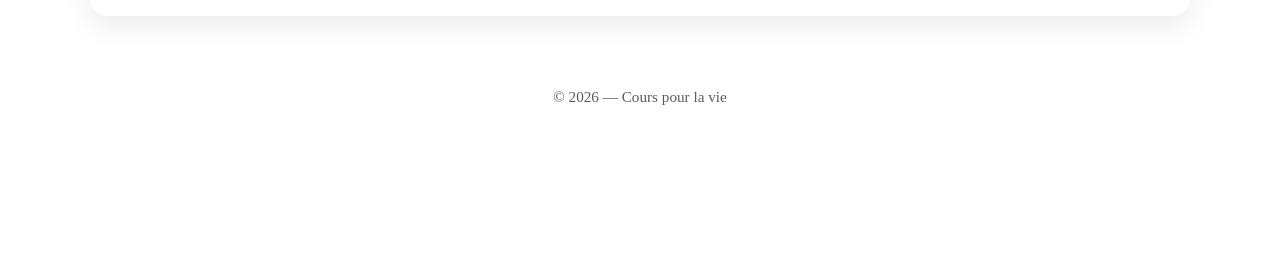
==== commit 76f68bda: "ajout commanditaires" ====
--- a/pages/commanditaires.html
+++ b/pages/commanditaires.html
@@ -14,11 +14,12 @@
 
   <style>
     .sponsor-logo {
-      height: 160px;
-      width: auto;
-      max-width: 100%;
+      display: block;
+      width: 100%;
+      max-width: 380px;
+      height: 130px;
       object-fit: contain;
-      margin-bottom: 20px;
+      margin: 0 auto 1.5rem;
     }
   </style>
 </head>
@@ -312,6 +313,336 @@
       </p>
     </section>
 
+                <!-- APPQ -->
+    <section class="card" style="text-align: center;">
+      <a
+
+      >
+        <img
+          src="../images/APPQ.png"
+          alt="Logo de imprimerie"
+          class="sponsor-logo"
+        />
+      </a>
+
+      <h2 style="margin-bottom: 10px;">APPQ</h2>
+
+      <p>
+        Merci à <strong>l'APPQ</strong> pour son appui à l’événement
+        <strong>Cours pour la vie</strong>.
+      </p>
+
+    </section>
+
+                <!-- partenaire -->
+    <section class="card" style="text-align: center;">
+      <a
+        href="https://www.partenaire-conseils.com/"
+        target="_blank"
+        rel="noopener noreferrer"
+      >
+        <img
+          src="../images/partenaire.png"
+          alt="Logo de partenaire"
+          class="sponsor-logo"
+        />
+      </a>
+
+      <h2 style="margin-bottom: 10px;">Partenaire Conseils Gestion Privée</h2>
+
+      <p>
+        Merci à <strong>Partenaire Conseils Gestion Privée</strong> pour son appui à l’événement
+        <strong>Cours pour la vie</strong>.
+      </p>
+
+      <p>
+        <a
+          href="https://www.partenaire-conseils.com/"
+          class="button"
+          target="_blank"
+          rel="noopener noreferrer"
+        >
+          Visiter le site
+        </a>
+      </p>
+    </section>
+
+                    <!-- excavation -->
+    <section class="card" style="text-align: center;">
+      <a
+        href="https://www.excavationmroy.com/"
+        target="_blank"
+        rel="noopener noreferrer"
+      >
+        <img
+          src="../images/excavation.png"
+          alt="Logo de excavation"
+          class="sponsor-logo"
+        />
+      </a>
+
+      <h2 style="margin-bottom: 10px;">Excavation MVR</h2>
+
+      <p>
+        Merci à <strong>Excavation MVR</strong> pour son appui à l’événement
+        <strong>Cours pour la vie</strong>.
+      </p>
+
+      <p>
+        <a
+          href="https://www.excavationmroy.com/"
+          class="button"
+          target="_blank"
+          rel="noopener noreferrer"
+        >
+          Visiter le site
+        </a>
+      </p>
+    </section>
+
+                        <!-- notaire -->
+    <section class="card" style="text-align: center;">
+      <a
+        href="https://www.dbjnotaires.com/"
+        target="_blank"
+        rel="noopener noreferrer"
+      >
+        <img
+          src="../images/dbj.png"
+          alt="Logo de DBJ Notaire Mont-Tremblant"
+          class="sponsor-logo"
+        />
+      </a>
+
+      <h2 style="margin-bottom: 10px;">DBJ Notaire Mont-Tremblant </h2>
+
+      <p>
+        Merci à <strong>DBJ Notaire Mont-Tremblant </strong> pour son appui à l’événement
+        <strong>Cours pour la vie</strong>.
+      </p>
+
+      <p>
+        <a
+          href="https://www.dbjnotaires.com/"
+          class="button"
+          target="_blank"
+          rel="noopener noreferrer"
+        >
+          Visiter le site
+        </a>
+      </p>
+    </section>
+
+<!-- Me Amélie Gélinas Notaire -->
+<section class="card" style="text-align: center;">
+  <a
+    href="https://www.gelinasnotaires.com/"
+    target="_blank"
+    rel="noopener noreferrer"
+  >
+    <img
+      src="../images/amelie-gelinas.png"
+      alt="Logo de Me Amélie Gélinas Notaire"
+      class="sponsor-logo"
+    />
+  </a>
+
+  <h2 style="margin-bottom: 10px;">Me Amélie Gélinas Notaire</h2>
+
+  <p>
+    Merci à <strong>Me Amélie Gélinas Notaire</strong> pour son appui à l’événement
+    <strong>Cours pour la vie</strong>.
+  </p>
+
+  <p>
+    <a
+      href="https://www.gelinasnotaires.com/"
+      class="button"
+      target="_blank"
+      rel="noopener noreferrer"
+    >
+      Visiter le site
+    </a>
+  </p>
+</section>
+
+<!-- Garage Ronald Boivin Inc -->
+<section class="card" style="text-align: center;">
+  <a
+    href="https://www.napaautopro.com/fr/garage-auto/quebec/mont-tremblant-garage-ronald-boivin-inc/?utm_source=G&utm_medium=local&utm_campaign=google-local"
+    target="_blank"
+    rel="noopener noreferrer"
+  >
+    <img
+      src="../images/garage-ronald-boivin.png"
+      alt="Logo de Garage Ronald Boivin Inc"
+      class="sponsor-logo"
+    />
+  </a>
+
+  <h2 style="margin-bottom: 10px;">Garage Ronald Boivin Inc</h2>
+
+  <p>
+    Merci à <strong>Garage Ronald Boivin Inc</strong> pour son appui à l’événement
+    <strong>Cours pour la vie</strong>.
+  </p>
+
+  <p>
+    <a
+      href="https://www.napaautopro.com/fr/garage-auto/quebec/mont-tremblant-garage-ronald-boivin-inc/?utm_source=G&utm_medium=local&utm_campaign=google-local"
+      class="button"
+      target="_blank"
+      rel="noopener noreferrer"
+    >
+      Visiter le site
+    </a>
+  </p>
+</section>
+
+<!-- Emy Boon immobilier Inc -->
+<section class="card" style="text-align: center;">
+  <a
+    href="https://www.tremblantrealestate.ca/fr/agent/emy-boon"
+    target="_blank"
+    rel="noopener noreferrer"
+  >
+    <img
+      src="../images/emy-boon.webp"
+      alt="Logo de Emy Boon immobilier Inc"
+      class="sponsor-logo"
+    />
+  </a>
+
+  <h2 style="margin-bottom: 10px;">Emy Boon immobilier Inc</h2>
+
+  <p>
+    Merci à <strong>Emy Boon immobilier Inc</strong> pour son appui à l’événement
+    <strong>Cours pour la vie</strong>.
+  </p>
+
+  <p>
+    <a
+      href="https://www.tremblantrealestate.ca/fr/agent/emy-boon"
+      class="button"
+      target="_blank"
+      rel="noopener noreferrer"
+    >
+      Visiter le site
+    </a>
+  </p>
+</section>
+
+<!-- Outils Tremblant Inc. -->
+<section class="card" style="text-align: center;">
+  <a
+    href="http://www.outilstremblant.com/"
+    target="_blank"
+    rel="noopener noreferrer"
+  >
+    <img
+      src="../images/outils-tremblant.png"
+      alt="Logo de Outils Tremblant Inc."
+      class="sponsor-logo"
+    />
+  </a>
+
+  <h2 style="margin-bottom: 10px;">Outils Tremblant Inc.</h2>
+
+  <p>
+    Merci à <strong>Outils Tremblant Inc.</strong> pour son appui à l’événement
+    <strong>Cours pour la vie</strong>.
+  </p>
+
+  <p>
+    <a
+      href="http://www.outilstremblant.com/"
+      class="button"
+      target="_blank"
+      rel="noopener noreferrer"
+    >
+      Visiter le site
+    </a>
+  </p>
+</section>
+
+<!-- Microbrasserie La Veillée -->
+<section class="card" style="text-align: center;">
+  <a
+    href="https://microlaveillee.com/"
+    target="_blank"
+    rel="noopener noreferrer"
+  >
+    <img
+      src="../images/logo-anthracite_web.png"
+      alt="Logo de Microbrasserie La Veillée"
+      class="sponsor-logo"
+    />
+  </a>
+
+  <h2 style="margin-bottom: 10px;">Microbrasserie La Veillée</h2>
+
+  <p>
+    Merci à <strong>Microbrasserie La Veillée</strong> pour son appui à l’événement
+    <strong>Cours pour la vie</strong>.
+  </p>
+
+  <p>
+    <a
+      href="https://microlaveillee.com/"
+      class="button"
+      target="_blank"
+      rel="noopener noreferrer"
+    >
+      Visiter le site
+    </a>
+  </p>
+</section>
+
+<!-- Caféo de Mont-Tremblant -->
+<section class="card" style="text-align: center;">
+  <a
+    href="https://www.facebook.com/CafeoTremblant/?locale=fr_FR"
+    target="_blank"
+    rel="noopener noreferrer"
+  >
+    <img
+      src="../images/cafeo.png"
+      alt="Logo de Caféo de Mont-Tremblant"
+      class="sponsor-logo"
+    />
+  </a>
+
+  <h2 style="margin-bottom: 10px;">Caféo de Mont-Tremblant</h2>
+
+  <p>
+    Merci à <strong>Caféo de Mont-Tremblant</strong> pour son appui à l’événement
+    <strong>Cours pour la vie</strong>.
+  </p>
+
+  <p>
+    <a
+      href="https://www.facebook.com/CafeoTremblant/?locale=fr_FR"
+      class="button"
+      target="_blank"
+      rel="noopener noreferrer"
+    >
+      Visiter le site
+    </a>
+  </p>
+</section>
+
+
+
+
+
+
+
+
+
+
+
+
+
     <section class="cta">
       <h2>Vous souhaitez devenir commanditaire&nbsp;?</h2>
       <p>
